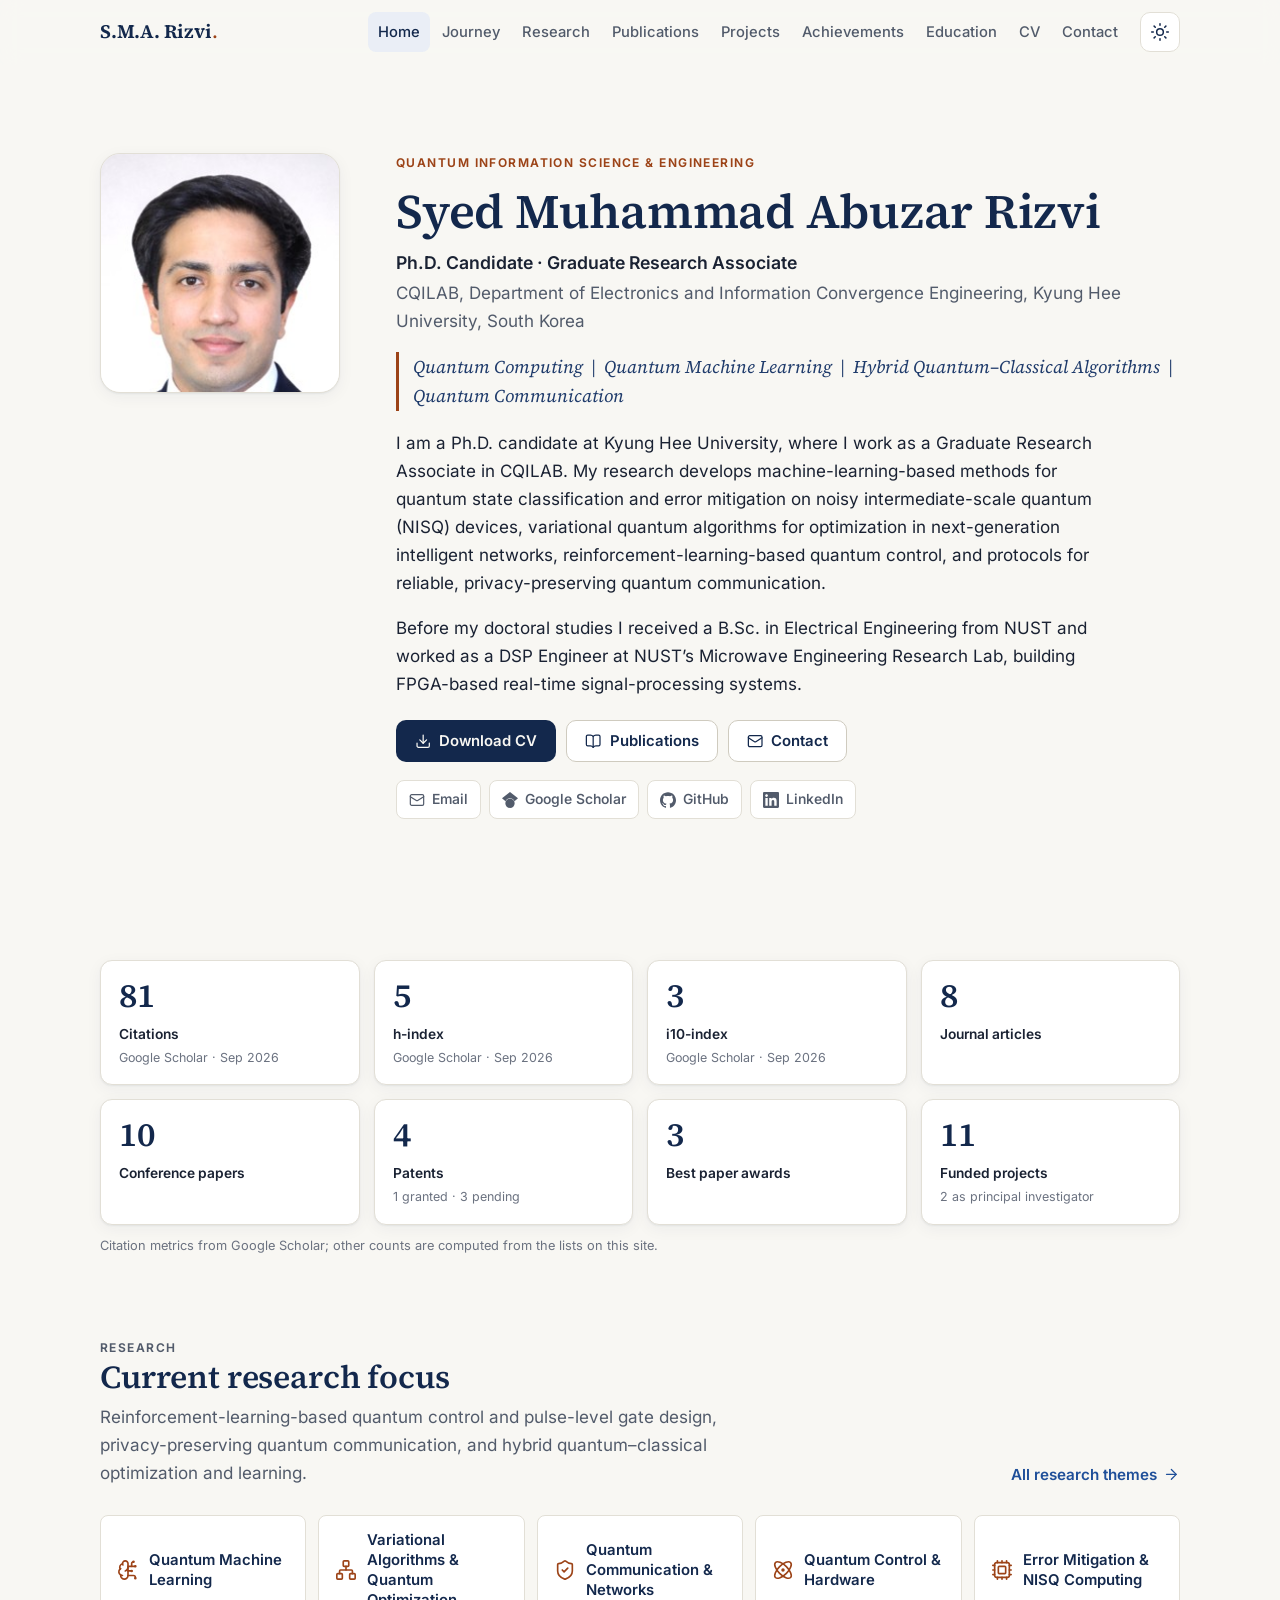
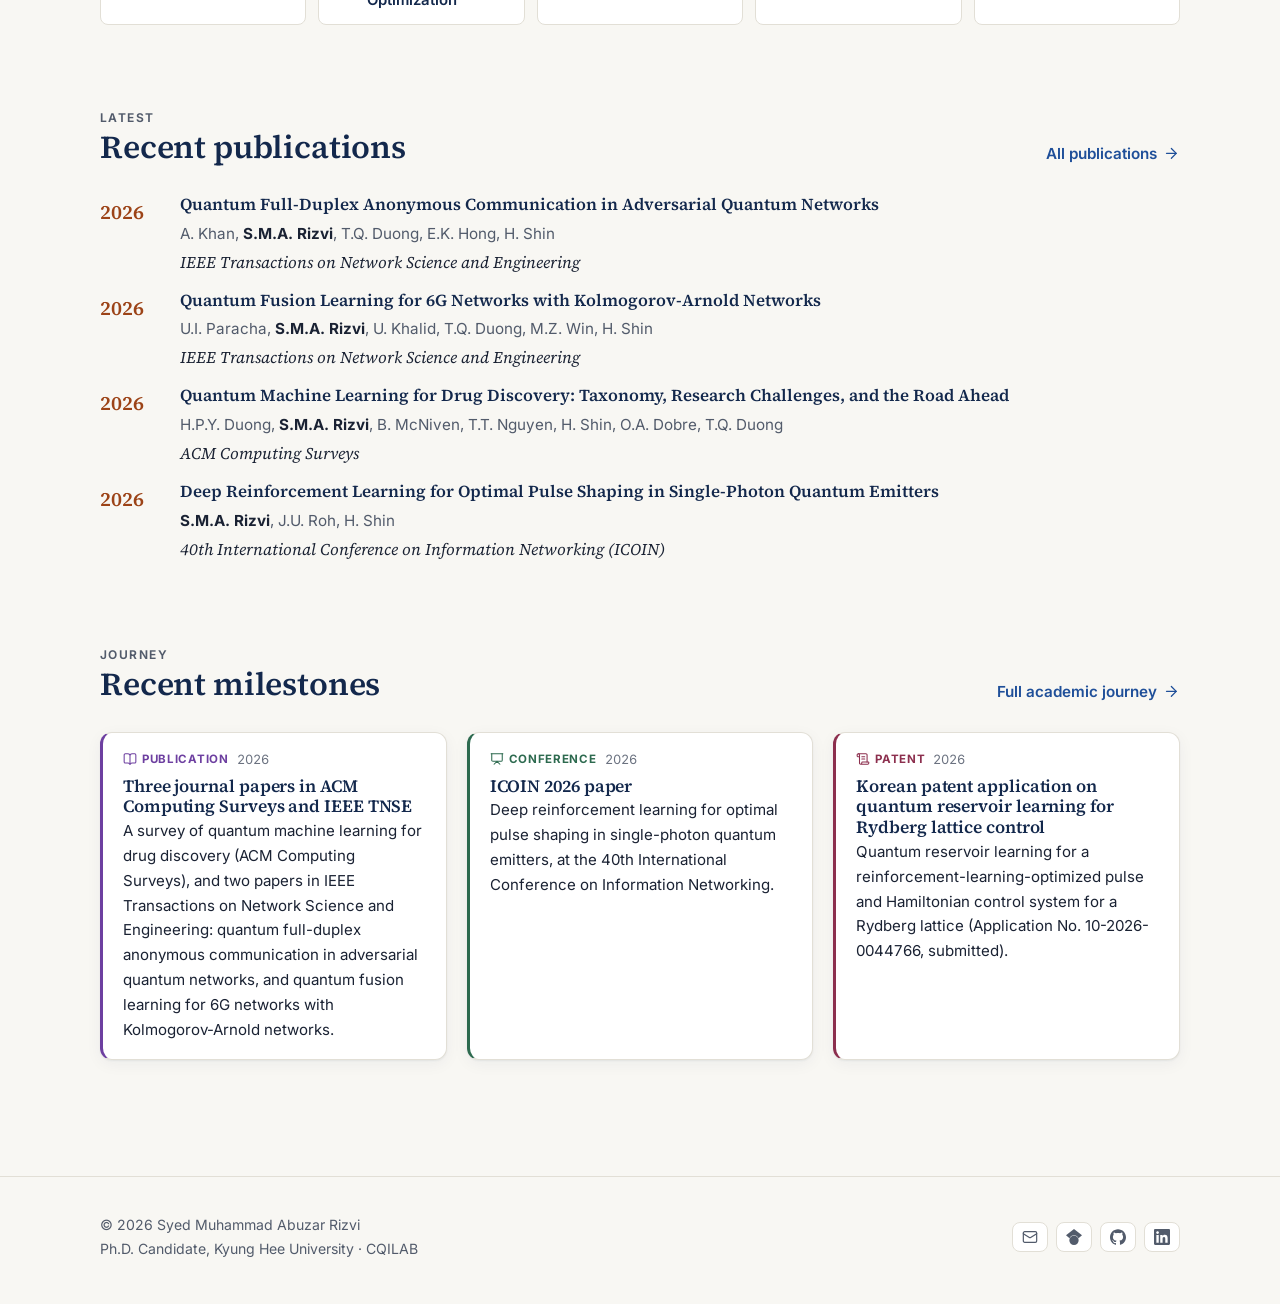
==== index.html @ e0ea59e9 "Add profile photo Co-Authored-By: Claude Opus 5.5 <noreply@anthropic.com> Claude-Session: https://cl" ====
<!doctype html>
<html lang="en">
<head>
  <meta charset="utf-8">
  <meta name="viewport" content="width=device-width, initial-scale=1">
  <title>Syed Muhammad Abuzar Rizvi — Ph.D. Candidate in Quantum Computing | Kyung Hee University</title>
  <meta name="description" content="Personal academic website of Syed Muhammad Abuzar Rizvi, Ph.D. candidate at Kyung Hee University (CQILAB) working on quantum machine learning, hybrid quantum–classical algorithms, quantum control and quantum communication.">
  <meta name="author" content="Syed Muhammad Abuzar Rizvi">
  <link rel="canonical" href="https://smabuzarrizvi.github.io/">
  <meta name="theme-color" content="#f8f7f3" media="(prefers-color-scheme: light)">
  <meta name="theme-color" content="#0d1320" media="(prefers-color-scheme: dark)">
  <meta property="og:type" content="profile">
  <meta property="og:site_name" content="Syed Muhammad Abuzar Rizvi">
  <meta property="og:title" content="Syed Muhammad Abuzar Rizvi — Ph.D. Candidate in Quantum Computing | Kyung Hee University">
  <meta property="og:description" content="Personal academic website of Syed Muhammad Abuzar Rizvi, Ph.D. candidate at Kyung Hee University (CQILAB) working on quantum machine learning, hybrid quantum–classical algorithms, quantum control and quantum communication.">
  <meta property="og:url" content="https://smabuzarrizvi.github.io/">
  <meta property="og:image" content="https://smabuzarrizvi.github.io/assets/images/og-image.png">
  <meta property="og:image:width" content="1200">
  <meta property="og:image:height" content="630">
  <meta property="og:image:alt" content="Syed Muhammad Abuzar Rizvi — Ph.D. candidate in quantum computing, Kyung Hee University">
  <meta name="twitter:card" content="summary_large_image">
  <meta name="twitter:title" content="Syed Muhammad Abuzar Rizvi — Ph.D. Candidate in Quantum Computing | Kyung Hee University">
  <meta name="twitter:description" content="Personal academic website of Syed Muhammad Abuzar Rizvi, Ph.D. candidate at Kyung Hee University (CQILAB) working on quantum machine learning, hybrid quantum–classical algorithms, quantum control and quantum communication.">
  <meta name="twitter:image" content="https://smabuzarrizvi.github.io/assets/images/og-image.png">
  <link rel="icon" href="assets/images/favicon.svg" type="image/svg+xml">
  <link rel="apple-touch-icon" href="assets/images/apple-touch-icon.png">
  <link rel="preload" href="assets/fonts/inter-var-latin.woff2" as="font" type="font/woff2" crossorigin>
  <link rel="preload" href="assets/fonts/source-serif-4-var-latin.woff2" as="font" type="font/woff2" crossorigin>
  <link rel="stylesheet" href="css/style.css">
  <script>try{var t=localStorage.getItem("theme");if(t==="light"||t==="dark")document.documentElement.setAttribute("data-theme",t)}catch(e){}</script>
  <script type="application/ld+json">{"@context": "https://schema.org", "@type": "Person", "name": "Syed Muhammad Abuzar Rizvi", "alternateName": "S.M.A. Rizvi", "jobTitle": "Ph.D. Candidate and Graduate Research Associate", "url": "https://smabuzarrizvi.github.io/", "image": "https://smabuzarrizvi.github.io/assets/images/profile.jpg", "email": "mailto:smabuzarrizvi@khu.ac.kr", "affiliation": {"@type": "CollegeOrUniversity", "name": "Kyung Hee University", "department": {"@type": "Organization", "name": "Department of Electronics and Information Convergence Engineering"}}, "alumniOf": [{"@type": "CollegeOrUniversity", "name": "National University of Sciences and Technology (NUST)"}], "knowsAbout": ["Quantum computing", "Quantum machine learning", "Hybrid quantum-classical algorithms", "Quantum communication", "Variational quantum algorithms", "Quantum error mitigation", "Quantum control"], "sameAs": ["https://scholar.google.com/citations?user=A_in-QMAAAAJ", "https://www.linkedin.com/in/smabuzarrizvi/", "https://github.com/smabuzarrizvi"]}</script>
  <script src="js/main.js" defer></script>
  <script src="js/publications.js" defer></script>
  <script src="js/analytics.js" defer></script>
  <script src="js/github.js" defer></script>
</head>
<body data-page="home">
  <a class="skip-link" href="#main">Skip to content</a>
  <header class="site-header">
    <div class="container nav-wrap">
      <a class="brand" href="./">S.M.A. Rizvi<span class="brand-mark">.</span></a>
      <nav class="site-nav" aria-label="Primary">
        <ul class="nav-menu" id="nav-menu">
          <li><a href="./" aria-current="page">Home</a></li>
          <li><a href="journey.html">Journey</a></li>
          <li><a href="research.html">Research</a></li>
          <li><a href="publications.html">Publications</a></li>
          <li><a href="projects.html">Projects</a></li>
          <li><a href="achievements.html">Achievements</a></li>
          <li><a href="education.html">Education</a></li>
          <li><a href="cv.html">CV</a></li>
          <li><a href="contact.html">Contact</a></li>
        </ul>
      </nav>
      <button class="icon-btn theme-toggle" type="button" aria-label="Toggle dark mode">
        <svg class="icon icon-sun" aria-hidden="true" focusable="false"><use href="assets/icons/sprite.svg#i-sun"></use></svg><svg class="icon icon-moon" aria-hidden="true" focusable="false"><use href="assets/icons/sprite.svg#i-moon"></use></svg>
      </button>
      <button class="icon-btn nav-toggle" type="button" aria-label="Open menu" aria-expanded="false" aria-controls="nav-menu">
        <svg class="icon icon-menu" aria-hidden="true" focusable="false"><use href="assets/icons/sprite.svg#i-menu"></use></svg><svg class="icon icon-x" aria-hidden="true" focusable="false"><use href="assets/icons/sprite.svg#i-x"></use></svg>
      </button>
    </div>
  </header>

  <main id="main">
    <section class="hero">
      <div class="container hero-grid">
        <div class="hero-photo">
          <img src="assets/images/profile.jpg" alt="Portrait of Syed Muhammad Abuzar Rizvi" width="240" height="240" fetchpriority="high" data-profile-photo>
        </div>
        <div>
          <p class="eyebrow">Quantum Information Science &amp; Engineering</p>
          <h1>Syed Muhammad Abuzar Rizvi</h1>
          <p class="position">Ph.D. Candidate &middot; Graduate Research Associate</p>
          <p class="affiliation">CQILAB, Department of Electronics and Information Convergence Engineering, Kyung Hee University, South Korea</p>
          <p class="headline">Quantum Computing &nbsp;|&nbsp; Quantum Machine Learning &nbsp;|&nbsp; Hybrid Quantum–Classical Algorithms &nbsp;|&nbsp; Quantum Communication</p>
          <div class="bio">
            <p>I am a Ph.D. candidate at Kyung Hee University, where I work as a Graduate Research Associate in CQILAB. My research develops machine-learning-based methods for quantum state classification and error mitigation on noisy intermediate-scale quantum (NISQ) devices, variational quantum algorithms for optimization in next-generation intelligent networks, reinforcement-learning-based quantum control, and protocols for reliable, privacy-preserving quantum communication.</p>
            <p>Before my doctoral studies I received a B.Sc. in Electrical Engineering from NUST and worked as a DSP Engineer at NUST&rsquo;s Microwave Engineering Research Lab, building FPGA-based real-time signal-processing systems.</p>
          </div>
          <div class="hero-actions">
            <a class="btn btn-primary" href="assets/files/CV.pdf" download><svg class="icon" aria-hidden="true" focusable="false"><use href="assets/icons/sprite.svg#i-download"></use></svg> Download CV</a>
            <a class="btn btn-outline" href="publications.html"><svg class="icon" aria-hidden="true" focusable="false"><use href="assets/icons/sprite.svg#i-book-open"></use></svg> Publications</a>
            <a class="btn btn-outline" href="contact.html"><svg class="icon" aria-hidden="true" focusable="false"><use href="assets/icons/sprite.svg#i-mail"></use></svg> Contact</a>
          </div>
          <ul class="social" data-social aria-label="Academic profiles"></ul>
        </div>
      </div>
    </section>

    <section class="section" aria-labelledby="stats-title">
      <div class="container">
        <h2 id="stats-title" class="visually-hidden">At a glance</h2>
        <div class="stats" id="stats"></div>
        <p class="stats-note" id="stats-note">Citation metrics from Google Scholar; other counts are computed from the lists on this site.</p>
      </div>
    </section>

    <section class="section" aria-labelledby="focus-title">
      <div class="container">
        <div class="section-head">
          <div>
            <p class="eyebrow">Research</p>
            <h2 id="focus-title">Current research focus</h2>
            <p>Reinforcement-learning-based quantum control and pulse-level gate design, privacy-preserving quantum communication, and hybrid quantum–classical optimization and learning.</p>
          </div>
          <a class="more-link" href="research.html">All research themes <svg class="icon" aria-hidden="true" focusable="false"><use href="assets/icons/sprite.svg#i-arrow-right"></use></svg></a>
        </div>
        <ul class="focus-list" id="focus-list"></ul>
      </div>
    </section>

    <section class="section" aria-labelledby="latest-title">
      <div class="container">
        <div class="section-head">
          <div>
            <p class="eyebrow">Latest</p>
            <h2 id="latest-title">Recent publications</h2>
          </div>
          <a class="more-link" href="publications.html">All publications <svg class="icon" aria-hidden="true" focusable="false"><use href="assets/icons/sprite.svg#i-arrow-right"></use></svg></a>
        </div>
        <ol class="latest-list" id="latest-list" aria-live="polite"></ol>
      </div>
    </section>

    <section class="section" aria-labelledby="milestones-title">
      <div class="container">
        <div class="section-head">
          <div>
            <p class="eyebrow">Journey</p>
            <h2 id="milestones-title">Recent milestones</h2>
          </div>
          <a class="more-link" href="journey.html">Full academic journey <svg class="icon" aria-hidden="true" focusable="false"><use href="assets/icons/sprite.svg#i-arrow-right"></use></svg></a>
        </div>
        <div class="grid grid-3" id="milestones"></div>
      </div>
    </section>

    <section class="section" aria-labelledby="code-title" id="code-section" hidden>
      <div class="container">
        <div class="section-head">
          <div>
            <p class="eyebrow">Open source</p>
            <h2 id="code-title">Code &amp; repositories</h2>
          </div>
          <a class="more-link" id="gh-profile-link" href="https://github.com/smabuzarrizvi">GitHub profile <svg class="icon" aria-hidden="true" focusable="false"><use href="assets/icons/sprite.svg#i-arrow-up-right"></use></svg></a>
        </div>
        <div class="gh-stats" id="gh-stats"></div>
        <div class="grid grid-3" id="gh-repos"></div>
      </div>
    </section>

    <section class="section" aria-labelledby="visitors-title" id="visitors-section" hidden>
      <div class="container">
        <div class="section-head">
          <div>
            <p class="eyebrow">Visitors</p>
            <h2 id="visitors-title">Where readers come from</h2>
            <p id="visitors-caption">Aggregate, country-level statistics. No individual visitor data is collected or shown.</p>
          </div>
        </div>
        <div id="visitors"></div>
      </div>
    </section>
  </main>

  <footer class="site-footer">
    <div class="container footer-grid">
      <div>
        <p>&copy; <span data-year></span> Syed Muhammad Abuzar Rizvi</p>
        <p class="small">Ph.D. Candidate, Kyung Hee University &middot; CQILAB</p>
      </div>
      <ul class="social" data-social="compact" aria-label="Profiles"></ul>
    </div>
  </footer>
  <div class="toast" role="status" aria-live="polite"></div>
</body>
</html>
---- css/style.css ----
/* ==========================================================================
   Academic website — S.M.A. Rizvi
   Plain CSS, no framework. Colours are tokens on :root; dark mode redefines
   them under [data-theme="dark"] (set by the toggle) or the OS preference.
   ========================================================================== */

/* ---------- Fonts (self-hosted, variable) ---------- */
@font-face {
  font-family: "Inter";
  src: url("../assets/fonts/inter-var-latin.woff2") format("woff2");
  font-weight: 100 900;
  font-style: normal;
  font-display: swap;
}
@font-face {
  font-family: "Source Serif 4";
  src: url("../assets/fonts/source-serif-4-var-latin.woff2") format("woff2");
  font-weight: 200 900;
  font-style: normal;
  font-display: swap;
}
@font-face {
  font-family: "Source Serif 4";
  src: url("../assets/fonts/source-serif-4-var-latin-italic.woff2") format("woff2");
  font-weight: 200 900;
  font-style: italic;
  font-display: swap;
}

/* ---------- Tokens ---------- */
:root {
  --bg: #f8f7f3;
  --bg-alt: #f0eee7;
  --surface: #ffffff;
  --surface-2: #f5f4ef;
  --border: #e2dfd6;
  --border-strong: #cfcbbf;
  --text: #1a2233;
  --text-muted: #525b6b;
  --text-faint: #6b7280;
  --navy: #13284c;
  --navy-2: #1f3b6b;
  --accent: #9c4317;
  --accent-soft: #f6e9df;
  --link: #1f4f99;
  --tag-bg: #eaeef6;
  --tag-text: #22375e;
  --success: #1c6b43;
  --success-soft: #e3f2e9;
  --warn: #8a5a00;
  --warn-soft: #fbf0d9;
  --shadow: 0 1px 2px rgba(19, 40, 76, .06), 0 4px 16px rgba(19, 40, 76, .05);
  --shadow-hover: 0 2px 4px rgba(19, 40, 76, .08), 0 10px 28px rgba(19, 40, 76, .09);
  --map-dot: #c9cfdb;
  --radius: 12px;
  --radius-sm: 8px;
  --serif: "Source Serif 4", "Iowan Old Style", "Palatino Linotype", Georgia, serif;
  --sans: "Inter", system-ui, -apple-system, "Segoe UI", Roboto, "Helvetica Neue", Arial, sans-serif;
  --mono: ui-monospace, SFMono-Regular, Menlo, Consolas, "Liberation Mono", monospace;
  --container: 1120px;
  --header-h: 64px;
  color-scheme: light;
}

@media (prefers-color-scheme: dark) {
  :root:not([data-theme="light"]) {
    --bg: #0d1320;
    --bg-alt: #111a2a;
    --surface: #141d2e;
    --surface-2: #19243a;
    --border: #243149;
    --border-strong: #33425f;
    --text: #e5e9f0;
    --text-muted: #a9b3c4;
    --text-faint: #8c97aa;
    --navy: #d3def3;
    --navy-2: #a9bde3;
    --accent: #e8a06f;
    --accent-soft: #33241b;
    --link: #8fb4ef;
    --tag-bg: #1e2b44;
    --tag-text: #c3d2ee;
    --success: #7fd3a4;
    --success-soft: #16301f;
    --warn: #f0c46b;
    --warn-soft: #33290f;
    --shadow: 0 1px 2px rgba(0, 0, 0, .3), 0 4px 16px rgba(0, 0, 0, .25);
    --shadow-hover: 0 2px 4px rgba(0, 0, 0, .35), 0 10px 28px rgba(0, 0, 0, .35);
    --map-dot: #2c3a55;
    color-scheme: dark;
  }
}
:root[data-theme="dark"] {
  --bg: #0d1320;
  --bg-alt: #111a2a;
  --surface: #141d2e;
  --surface-2: #19243a;
  --border: #243149;
  --border-strong: #33425f;
  --text: #e5e9f0;
  --text-muted: #a9b3c4;
  --text-faint: #8c97aa;
  --navy: #d3def3;
  --navy-2: #a9bde3;
  --accent: #e8a06f;
  --accent-soft: #33241b;
  --link: #8fb4ef;
  --tag-bg: #1e2b44;
  --tag-text: #c3d2ee;
  --success: #7fd3a4;
  --success-soft: #16301f;
  --warn: #f0c46b;
  --warn-soft: #33290f;
  --shadow: 0 1px 2px rgba(0, 0, 0, .3), 0 4px 16px rgba(0, 0, 0, .25);
  --shadow-hover: 0 2px 4px rgba(0, 0, 0, .35), 0 10px 28px rgba(0, 0, 0, .35);
  --map-dot: #2c3a55;
  color-scheme: dark;
}

/* ---------- Base ---------- */
*, *::before, *::after { box-sizing: border-box; }
html {
  -webkit-text-size-adjust: 100%;
  scroll-behavior: smooth;
  scroll-padding-top: calc(var(--header-h) + 16px);
}
@media (prefers-reduced-motion: reduce) {
  html { scroll-behavior: auto; }
  *, *::before, *::after { animation: none !important; transition: none !important; }
}
body {
  margin: 0;
  background: var(--bg);
  color: var(--text);
  font-family: var(--sans);
  font-size: clamp(1rem, .96rem + .2vw, 1.0625rem);
  line-height: 1.65;
  text-rendering: optimizeLegibility;
  -webkit-font-smoothing: antialiased;
}
img, svg { max-width: 100%; }
img { height: auto; display: block; }
a { color: var(--link); text-decoration-thickness: 1px; text-underline-offset: 3px; }
a:hover { color: var(--accent); }
h1, h2, h3, h4 {
  font-family: var(--serif);
  color: var(--navy);
  line-height: 1.2;
  font-weight: 600;
  margin: 0 0 .5em;
  letter-spacing: -.005em;
}
h1 { font-size: clamp(2rem, 1.5rem + 2.2vw, 3rem); }
h2 { font-size: clamp(1.5rem, 1.25rem + 1vw, 2rem); }
h3 { font-size: clamp(1.1rem, 1.04rem + .3vw, 1.25rem); }
p { margin: 0 0 1em; }
ul { padding-left: 1.2em; }
::selection { background: var(--accent-soft); color: var(--text); }
:focus-visible { outline: 2px solid var(--accent); outline-offset: 2px; border-radius: 4px; }

.container { width: 100%; max-width: var(--container); margin: 0 auto; padding: 0 20px; }
@media (max-width: 480px) { .container { padding: 0 16px; } }
.visually-hidden {
  position: absolute !important; width: 1px; height: 1px; padding: 0; margin: -1px;
  overflow: hidden; clip: rect(0 0 0 0); white-space: nowrap; border: 0;
}
.skip-link {
  position: absolute; left: 12px; top: -48px; z-index: 200;
  background: var(--navy); color: var(--bg); padding: 8px 14px; border-radius: var(--radius-sm);
  text-decoration: none; font-weight: 600;
}
.skip-link:focus { top: 12px; color: var(--bg); }
.icon { width: 1.1em; height: 1.1em; flex: none; vertical-align: -.18em; }
[hidden] { display: none !important; }

/* ---------- Header / navigation ---------- */
.site-header {
  position: sticky; top: 0; z-index: 100;
  background: color-mix(in srgb, var(--bg) 88%, transparent);
  backdrop-filter: saturate(160%) blur(10px);
  -webkit-backdrop-filter: saturate(160%) blur(10px);
  border-bottom: 1px solid transparent;
  transition: border-color .2s ease, box-shadow .2s ease;
}
.site-header.scrolled { border-bottom-color: var(--border); box-shadow: 0 1px 12px rgba(0,0,0,.04); }
.nav-wrap { display: flex; align-items: center; gap: 12px; height: var(--header-h); }
.brand {
  font-family: var(--serif); font-weight: 650; font-size: 1.2rem; color: var(--navy);
  text-decoration: none; white-space: nowrap; margin-right: auto; letter-spacing: -.01em;
}
.brand:hover { color: var(--navy); }
.brand .brand-mark { color: var(--accent); font-weight: 500; }
.nav-menu { display: flex; align-items: center; gap: 2px; list-style: none; margin: 0; padding: 0; }
.nav-menu a {
  display: block; padding: 8px 10px; border-radius: 8px; color: var(--text-muted);
  text-decoration: none; font-size: .92rem; font-weight: 500; white-space: nowrap;
}
.nav-menu a:hover { color: var(--navy); background: var(--surface-2); }
.nav-menu a[aria-current="page"] { color: var(--navy); background: var(--tag-bg); }
.icon-btn {
  display: inline-grid; place-items: center; width: 40px; height: 40px; flex: none;
  border: 1px solid var(--border); border-radius: 10px; background: var(--surface);
  color: var(--navy); cursor: pointer; padding: 0;
}
.icon-btn:hover { border-color: var(--border-strong); background: var(--surface-2); }
.icon-btn .icon { width: 20px; height: 20px; }
.theme-toggle .icon-moon { display: none; }
:root[data-theme="dark"] .theme-toggle .icon-sun { display: none; }
:root[data-theme="dark"] .theme-toggle .icon-moon { display: block; }
.nav-toggle { display: none; }

@media (max-width: 1080px) {
  .nav-toggle { display: inline-grid; }
  .site-nav { order: 3; }
  .nav-menu {
    position: fixed; left: 0; right: 0; top: var(--header-h);
    flex-direction: column; align-items: stretch; gap: 0;
    background: var(--bg); border-bottom: 1px solid var(--border);
    padding: 8px 16px 16px; box-shadow: 0 16px 32px rgba(0,0,0,.08);
    max-height: calc(100vh - var(--header-h)); overflow-y: auto;
    transform: translateY(-8px); opacity: 0; visibility: hidden;
    transition: opacity .18s ease, transform .18s ease, visibility .18s;
  }
  .nav-menu.open { transform: none; opacity: 1; visibility: visible; }
  .nav-menu a { padding: 12px 12px; font-size: 1rem; }
  .nav-toggle .icon-x { display: none; }
  .nav-toggle[aria-expanded="true"] .icon-x { display: block; }
  .nav-toggle[aria-expanded="true"] .icon-menu { display: none; }
}

/* ---------- Layout sections ---------- */
main { display: block; }
.section { padding: clamp(48px, 6vw, 80px) 0; }
.section + .section { padding-top: 0; }
.section-alt { background: var(--bg-alt); border-top: 1px solid var(--border); border-bottom: 1px solid var(--border); }
.section-alt + .section { padding-top: clamp(48px, 6vw, 80px); }
.section-head { display: flex; align-items: end; justify-content: space-between; gap: 16px; flex-wrap: wrap; margin-bottom: 28px; }
.section-head h2 { margin: 0; }
.section-head p { margin: 6px 0 0; color: var(--text-muted); max-width: 62ch; }
.eyebrow {
  font-family: var(--sans); text-transform: uppercase; letter-spacing: .12em;
  font-size: .75rem; font-weight: 650; color: var(--accent); margin: 0 0 10px;
}
.more-link { display: inline-flex; align-items: center; gap: 6px; font-weight: 600; text-decoration: none; font-size: .95rem; }
.more-link:hover .icon { transform: translateX(3px); }
.more-link .icon { transition: transform .15s ease; }

.page-hero { padding: clamp(40px, 6vw, 72px) 0 clamp(24px, 3vw, 36px); }
.page-hero h1 { margin-bottom: 12px; }
.page-hero .lede { font-size: 1.1rem; color: var(--text-muted); max-width: 68ch; margin: 0; }

.subnav {
  position: sticky; top: var(--header-h); z-index: 50;
  background: color-mix(in srgb, var(--bg) 92%, transparent);
  backdrop-filter: blur(8px); -webkit-backdrop-filter: blur(8px);
  border-bottom: 1px solid var(--border); margin-bottom: 8px;
}
.subnav ul { display: flex; gap: 4px; list-style: none; margin: 0; padding: 8px 0; overflow-x: auto; scrollbar-width: none; }
.subnav ul::-webkit-scrollbar { display: none; }
.subnav a {
  display: block; padding: 6px 12px; border-radius: 999px; font-size: .88rem; font-weight: 550;
  color: var(--text-muted); text-decoration: none; white-space: nowrap;
}
.subnav a:hover { color: var(--navy); background: var(--surface-2); }
.subnav a.active { color: var(--navy); background: var(--tag-bg); }

/* ---------- Cards, tags, badges, buttons ---------- */
.card {
  background: var(--surface); border: 1px solid var(--border); border-radius: var(--radius);
  padding: 22px; box-shadow: var(--shadow);
}
.card-hover { transition: box-shadow .2s ease, transform .2s ease, border-color .2s ease; }
.card-hover:hover { box-shadow: var(--shadow-hover); border-color: var(--border-strong); transform: translateY(-2px); }
.grid { display: grid; gap: 20px; }
.grid-2 { grid-template-columns: repeat(auto-fill, minmax(min(100%, 420px), 1fr)); }
.grid-3 { grid-template-columns: repeat(auto-fill, minmax(min(100%, 300px), 1fr)); }

.tags { display: flex; flex-wrap: wrap; gap: 6px; list-style: none; padding: 0; margin: 0; }
.tag {
  display: inline-block; font-size: .76rem; font-weight: 550; line-height: 1.3;
  padding: 3px 9px; border-radius: 999px; background: var(--tag-bg); color: var(--tag-text);
}
.badge {
  display: inline-flex; align-items: center; gap: 5px; font-size: .74rem; font-weight: 650;
  line-height: 1.3; padding: 3px 9px; border-radius: 6px; letter-spacing: .01em;
  background: var(--surface-2); color: var(--text-muted); border: 1px solid var(--border);
}
.badge .icon { width: 13px; height: 13px; }
.badge-award { background: var(--accent-soft); color: var(--accent); border-color: transparent; }
.badge-active, .badge-granted { background: var(--success-soft); color: var(--success); border-color: transparent; }
.badge-planned, .badge-submitted { background: var(--warn-soft); color: var(--warn); border-color: transparent; }

.btn {
  display: inline-flex; align-items: center; justify-content: center; gap: 8px;
  font: inherit; font-size: .93rem; font-weight: 600; line-height: 1;
  padding: 11px 18px; border-radius: 10px; border: 1px solid transparent;
  text-decoration: none; cursor: pointer; transition: background .15s ease, border-color .15s ease, color .15s ease;
  min-height: 42px;
}
.btn-primary { background: var(--navy); color: var(--bg); }
.btn-primary:hover { background: var(--navy-2); color: var(--bg); }
.btn-outline { background: var(--surface); color: var(--navy); border-color: var(--border-strong); }
.btn-outline:hover { border-color: var(--navy); color: var(--navy); }
.btn-sm {
  font-size: .8rem; padding: 6px 10px; min-height: 32px; border-radius: 7px; gap: 5px;
  background: var(--surface); color: var(--text-muted); border-color: var(--border);
}
.btn-sm:hover { color: var(--navy); border-color: var(--border-strong); background: var(--surface-2); }
.btn-sm .icon { width: 14px; height: 14px; }
.btn-sm[aria-expanded="true"] { background: var(--tag-bg); color: var(--navy); border-color: transparent; }

.chips { display: flex; flex-wrap: wrap; gap: 8px; }
.chip {
  font: inherit; font-size: .85rem; font-weight: 550; padding: 7px 14px; min-height: 36px;
  border-radius: 999px; border: 1px solid var(--border); background: var(--surface);
  color: var(--text-muted); cursor: pointer; display: inline-flex; align-items: center; gap: 6px;
}
.chip:hover { border-color: var(--border-strong); color: var(--navy); }
.chip[aria-pressed="true"] { background: var(--navy); border-color: var(--navy); color: var(--bg); }
.chip .count { font-size: .75rem; color: var(--text-faint); font-variant-numeric: tabular-nums; }
.chip[aria-pressed="true"] .count { color: inherit; opacity: .8; }

.empty-note { color: var(--text-muted); font-style: italic; padding: 24px 0; }
.muted { color: var(--text-muted); }
.small { font-size: .88rem; }

/* ---------- Home hero ---------- */
.hero { padding: clamp(40px, 7vw, 88px) 0 clamp(40px, 5vw, 64px); }
.hero-grid { display: grid; grid-template-columns: 240px 1fr; gap: clamp(28px, 5vw, 56px); align-items: start; }
.hero-photo {
  width: 240px; aspect-ratio: 1; border-radius: 20px; overflow: hidden;
  background: var(--surface-2); border: 1px solid var(--border); box-shadow: var(--shadow);
}
.hero-photo img { width: 100%; height: 100%; object-fit: cover; }
.hero h1 { margin-bottom: 8px; }
.hero .position { font-size: 1.1rem; font-weight: 600; color: var(--text); margin: 0 0 2px; }
.hero .affiliation { color: var(--text-muted); margin: 0 0 16px; }
.hero .headline {
  font-family: var(--serif); font-style: italic; font-size: 1.12rem; color: var(--navy-2);
  border-left: 3px solid var(--accent); padding-left: 14px; margin: 0 0 18px;
}
.hero .bio { max-width: 66ch; }
.hero-actions { display: flex; flex-wrap: wrap; gap: 10px; margin: 22px 0 18px; }
.social { display: flex; flex-wrap: wrap; gap: 8px; list-style: none; padding: 0; margin: 0; }
.social a {
  display: inline-flex; align-items: center; gap: 7px; padding: 7px 12px; border-radius: 8px;
  border: 1px solid var(--border); background: var(--surface); color: var(--text-muted);
  text-decoration: none; font-size: .87rem; font-weight: 550;
}
.social a:hover { color: var(--navy); border-color: var(--border-strong); }
.social .icon { width: 16px; height: 16px; }
@media (max-width: 760px) {
  .hero-grid { grid-template-columns: 1fr; }
  .hero-photo { width: 148px; border-radius: 16px; }
}

.stats { display: grid; grid-template-columns: repeat(4, minmax(0, 1fr)); gap: 14px; }
@media (max-width: 760px) { .stats { grid-template-columns: repeat(2, minmax(0, 1fr)); } }
.stat {
  background: var(--surface); border: 1px solid var(--border); border-radius: var(--radius);
  padding: 18px 18px 16px; box-shadow: var(--shadow);
}
.stat .value { font-family: var(--serif); font-size: 2.1rem; font-weight: 600; color: var(--navy); line-height: 1; font-variant-numeric: tabular-nums; }
.stat .label { display: block; margin-top: 8px; font-size: .86rem; font-weight: 600; color: var(--text); }
.stat .sub { display: block; font-size: .78rem; color: var(--text-faint); margin-top: 2px; }
.stats-note { font-size: .8rem; color: var(--text-faint); margin: 10px 0 0; }

.focus-list { display: grid; grid-template-columns: repeat(auto-fill, minmax(min(100%, 200px), 1fr)); gap: 12px; list-style: none; padding: 0; margin: 0; }
.focus-list a {
  display: flex; align-items: center; gap: 10px; height: 100%; padding: 14px 16px; border-radius: var(--radius-sm);
  background: var(--surface); border: 1px solid var(--border); color: var(--navy); text-decoration: none;
  font-weight: 600; font-size: .93rem; line-height: 1.35;
}
.focus-list a:hover { border-color: var(--accent); }
.focus-list .icon { width: 22px; height: 22px; color: var(--accent); }

/* ---------- Publications ---------- */
.pub-controls {
  display: grid; grid-template-columns: 1fr auto; gap: 14px 20px; align-items: center;
  padding: 18px; margin-bottom: 28px;
}
.pub-controls .row { display: flex; flex-wrap: wrap; gap: 10px; align-items: center; }
.pub-controls .row-full { grid-column: 1 / -1; }
.search {
  position: relative; flex: 1 1 260px;
}
.search .icon { position: absolute; left: 12px; top: 50%; transform: translateY(-50%); color: var(--text-faint); width: 18px; height: 18px; pointer-events: none; }
.input, .select {
  font: inherit; font-size: .93rem; color: var(--text); background: var(--surface);
  border: 1px solid var(--border-strong); border-radius: 10px; min-height: 42px; padding: 8px 12px;
}
.input { width: 100%; padding-left: 38px; }
.select { padding-right: 32px; appearance: none; -webkit-appearance: none; cursor: pointer;
  background-image: linear-gradient(45deg, transparent 50%, var(--text-muted) 50%), linear-gradient(135deg, var(--text-muted) 50%, transparent 50%);
  background-position: calc(100% - 17px) 55%, calc(100% - 12px) 55%; background-size: 5px 5px; background-repeat: no-repeat;
}
.input:focus, .select:focus { outline: 2px solid var(--accent); outline-offset: 1px; border-color: transparent; }
.result-count { font-size: .88rem; color: var(--text-muted); }
@media (max-width: 760px) {
  .pub-controls { grid-template-columns: 1fr; padding: 14px; }
  .pub-controls .row > label:not(.search) { flex: 1 1 140px; min-width: 0; }
  .pub-controls .select { width: 100%; }
}

.pub-group { margin-bottom: 40px; }
.pub-group > h2 { display: flex; align-items: baseline; gap: 10px; font-size: 1.5rem; padding-bottom: 10px; border-bottom: 1px solid var(--border); margin-bottom: 8px; }
.pub-group > h2 .count { font-family: var(--sans); font-size: .85rem; color: var(--text-faint); font-weight: 500; }
.pub-list { list-style: none; margin: 0; padding: 0; }
.pub {
  display: grid; grid-template-columns: 52px 1fr; gap: 4px 14px;
  padding: 20px 0; border-bottom: 1px solid var(--border);
}
.pub:last-child { border-bottom: 0; }
.pub:target { background: var(--accent-soft); border-radius: var(--radius-sm); }
.pub-num { font-family: var(--mono); font-size: .8rem; color: var(--text-faint); padding-top: 4px; }
.pub-title { font-family: var(--serif); font-size: 1.12rem; font-weight: 600; color: var(--navy); margin: 0 0 4px; line-height: 1.35; }
.pub-authors { margin: 0 0 3px; font-size: .95rem; color: var(--text-muted); }
.pub-authors .me { color: var(--text); font-weight: 700; }
.pub-venue { margin: 0 0 10px; font-size: .95rem; }
.pub-venue em { font-family: var(--serif); font-size: 1.02rem; }
.pub-meta { display: flex; flex-wrap: wrap; gap: 6px; align-items: center; margin-bottom: 10px; }
.pub-actions { display: flex; flex-wrap: wrap; gap: 6px; }
.bibtex {
  margin: 12px 0 0; position: relative;
}
.bibtex pre {
  margin: 0; padding: 14px 16px; border-radius: var(--radius-sm); overflow-x: auto;
  background: var(--surface-2); border: 1px solid var(--border); font-family: var(--mono); font-size: .8rem; line-height: 1.55; color: var(--text);
}
.bibtex .btn-sm { position: absolute; top: 8px; right: 8px; }
@media (max-width: 560px) { .pub { grid-template-columns: 1fr; } .pub-num { padding: 0; } }

.latest-list { list-style: none; padding: 0; margin: 0; display: grid; gap: 14px; }
.latest-item { display: grid; grid-template-columns: 64px 1fr; gap: 16px; align-items: start; }
.latest-year { font-family: var(--serif); font-weight: 600; font-size: 1.25rem; color: var(--accent); padding-top: 2px; }
.latest-item .pub-title { font-size: 1.05rem; }
.latest-item .pub-title a { color: inherit; text-decoration: none; }
.latest-item .pub-title a:hover { color: var(--accent); }

/* ---------- Research ---------- */
.theme-card { display: flex; flex-direction: column; gap: 14px; }
.theme-card header { display: flex; gap: 14px; align-items: flex-start; }
.theme-icon {
  display: grid; place-items: center; width: 46px; height: 46px; flex: none; border-radius: 12px;
  background: var(--tag-bg); color: var(--navy);
}
.theme-icon .icon { width: 24px; height: 24px; }
.theme-card h3 { margin: 0 0 4px; }
.theme-status { font-size: .82rem; color: var(--text-faint); margin: 0; }
.theme-card p.summary { margin: 0; color: var(--text); }
.theme-figure { border-radius: var(--radius-sm); overflow: hidden; border: 1px solid var(--border); }
.related h3 { font-family: var(--sans); font-size: .78rem; text-transform: uppercase; letter-spacing: .08em; color: var(--text-faint); margin: 4px 0 8px; font-weight: 650; }
.related ul { margin: 0; padding-left: 1.1em; font-size: .92rem; }
.related li { margin-bottom: 4px; }
.related li::marker { color: var(--accent); }
.related .yr { color: var(--text-faint); font-variant-numeric: tabular-nums; }
.theme-card .more-link { margin-top: auto; }

.skills-grid { display: grid; grid-template-columns: repeat(auto-fill, minmax(min(100%, 320px), 1fr)); gap: 18px; }
.skill-group h3 { display: flex; align-items: center; gap: 10px; font-size: 1.08rem; margin-bottom: 12px; }
.skill-group h3 .icon { color: var(--accent); }
.skill-group .tags .tag { font-size: .82rem; padding: 4px 10px; background: var(--surface-2); color: var(--text); border: 1px solid var(--border); }

/* ---------- Projects ---------- */
.project-card { display: flex; flex-direction: column; gap: 10px; }
.project-top { display: flex; justify-content: space-between; gap: 10px; align-items: center; flex-wrap: wrap; }
.project-period { font-size: .85rem; font-weight: 600; color: var(--text-muted); display: inline-flex; gap: 6px; align-items: center; font-variant-numeric: tabular-nums; }
.project-card h3 { font-size: 1.12rem; margin: 0; line-height: 1.35; }
.kv { margin: 0; display: grid; grid-template-columns: auto 1fr; gap: 4px 12px; font-size: .9rem; }
.kv dt { color: var(--text-faint); font-weight: 550; }
.kv dd { margin: 0; color: var(--text); }
.role-pi { color: var(--accent); font-weight: 650; }
.project-card .tags { margin-top: auto; padding-top: 4px; }

/* ---------- Timeline ---------- */
.timeline { position: relative; list-style: none; margin: 0; padding: 0; }
.timeline::before {
  content: ""; position: absolute; left: 111px; top: 6px; bottom: 6px; width: 2px;
  background: linear-gradient(var(--border-strong), var(--border) 90%, transparent);
}
.tl-year {
  position: relative; display: grid; grid-template-columns: 96px 1fr; gap: 32px; padding: 6px 0 12px;
}
.tl-year-label {
  font-family: var(--serif); font-size: 1.6rem; font-weight: 650; color: var(--navy);
  text-align: right; position: sticky; top: calc(var(--header-h) + 64px); align-self: start; line-height: 1.1;
}
.tl-year-label small { display: block; font-family: var(--sans); font-size: .72rem; font-weight: 600; letter-spacing: .08em; text-transform: uppercase; color: var(--accent); }
.tl-items { list-style: none; padding: 0; margin: 0; display: grid; gap: 14px; }
.tl-item { position: relative; }
.tl-item::before {
  content: ""; position: absolute; left: -26px; top: 22px; width: 12px; height: 12px; border-radius: 50%;
  background: var(--surface); border: 2.5px solid var(--cat, var(--navy)); box-shadow: 0 0 0 4px var(--bg);
}
.tl-card { padding: 16px 20px; border-left: 3px solid var(--cat, var(--navy)); }
.tl-head { display: flex; align-items: center; flex-wrap: wrap; gap: 8px; margin-bottom: 6px; }
.tl-cat { display: inline-flex; align-items: center; gap: 5px; font-size: .72rem; font-weight: 700; letter-spacing: .06em; text-transform: uppercase; color: var(--cat, var(--navy)); }
.tl-cat .icon { width: 14px; height: 14px; }
.tl-date { font-size: .8rem; color: var(--text-faint); font-variant-numeric: tabular-nums; }
.tl-card h3 { font-size: 1.08rem; margin: 0 0 2px; }
.tl-inst { font-size: .9rem; color: var(--text-muted); margin: 0 0 6px; }
.tl-card p.desc { margin: 0; font-size: .94rem; }
.tl-links { display: flex; flex-wrap: wrap; gap: 6px 14px; margin-top: 8px; font-size: .86rem; }
.tl-links a { text-decoration: none; display: inline-flex; gap: 5px; align-items: center; }
.tl-links a:hover { text-decoration: underline; }
.cat-education { --cat: #1f5fa8; }
.cat-position { --cat: #4a5a78; }
.cat-research { --cat: #0f7472; }
.cat-publication { --cat: #6d3fa0; }
.cat-conference { --cat: #2d6a4f; }
.cat-award { --cat: #b0521c; }
.cat-patent { --cat: #8c2f4e; }
.cat-certification { --cat: #5b6b2a; }
:root[data-theme="dark"] .cat-education { --cat: #7fb0ec; }
:root[data-theme="dark"] .cat-position { --cat: #a9b6cf; }
:root[data-theme="dark"] .cat-research { --cat: #5fcbc6; }
:root[data-theme="dark"] .cat-publication { --cat: #bc9be6; }
:root[data-theme="dark"] .cat-conference { --cat: #7fcf9f; }
:root[data-theme="dark"] .cat-award { --cat: #eda172; }
:root[data-theme="dark"] .cat-patent { --cat: #e78fac; }
:root[data-theme="dark"] .cat-certification { --cat: #c2d17f; }
@media (prefers-color-scheme: dark) {
  :root:not([data-theme="light"]) .cat-education { --cat: #7fb0ec; }
  :root:not([data-theme="light"]) .cat-position { --cat: #a9b6cf; }
  :root:not([data-theme="light"]) .cat-research { --cat: #5fcbc6; }
  :root:not([data-theme="light"]) .cat-publication { --cat: #bc9be6; }
  :root:not([data-theme="light"]) .cat-conference { --cat: #7fcf9f; }
  :root:not([data-theme="light"]) .cat-award { --cat: #eda172; }
  :root:not([data-theme="light"]) .cat-patent { --cat: #e78fac; }
  :root:not([data-theme="light"]) .cat-certification { --cat: #c2d17f; }
}
@media (max-width: 640px) {
  .timeline::before { left: 7px; }
  .tl-year { grid-template-columns: 1fr; gap: 10px; padding-left: 28px; }
  .tl-year-label { position: static; text-align: left; font-size: 1.35rem; }
  .tl-year-label small { display: inline; margin-left: 8px; }
  .tl-item::before { left: -27px; }
}

/* Simple vertical timeline (education / experience) */
.vt { list-style: none; margin: 0; padding: 0; position: relative; }
.vt > li { position: relative; padding-left: 34px; padding-bottom: 22px; }
.vt > li::before { content: ""; position: absolute; left: 8px; top: 12px; bottom: -12px; width: 2px; background: var(--border); }
.vt > li:last-child::before { display: none; }
.vt > li::after {
  content: ""; position: absolute; left: 2px; top: 22px; width: 14px; height: 14px; border-radius: 50%;
  background: var(--surface); border: 3px solid var(--accent);
}
.vt .card { padding: 20px 22px; }
.vt-head { display: flex; justify-content: space-between; gap: 6px 16px; flex-wrap: wrap; align-items: baseline; }
.vt-head h3 { margin: 0; }
.vt-dates { font-size: .88rem; font-weight: 600; color: var(--text-muted); white-space: nowrap; font-variant-numeric: tabular-nums; }
.vt-org { margin: 2px 0 8px; color: var(--text-muted); font-size: .95rem; }
.vt ul.bullets { margin: 10px 0 0; padding-left: 1.1em; font-size: .95rem; }
.vt ul.bullets li { margin-bottom: 5px; }
.vt ul.bullets li::marker { color: var(--accent); }

/* ---------- Achievements ---------- */
.award-card { display: grid; grid-template-columns: auto 1fr; gap: 16px; align-items: start; }
.award-icon { display: grid; place-items: center; width: 48px; height: 48px; border-radius: 50%; background: var(--accent-soft); color: var(--accent); }
.award-icon .icon { width: 24px; height: 24px; }
.award-card h3 { margin: 0 0 2px; font-size: 1.1rem; }
.award-card .year { font-weight: 650; color: var(--accent); font-size: .88rem; }
.award-card p { margin: 4px 0 0; font-size: .93rem; }
.patent-card { display: flex; flex-direction: column; gap: 10px; }
.patent-card h3 { font-size: 1.08rem; margin: 0; line-height: 1.4; }
.patent-card .num { font-family: var(--mono); font-size: .85rem; color: var(--text); }
.patent-card .inventors { font-size: .9rem; color: var(--text-muted); margin: 0; }
.patent-card .inventors .me { color: var(--text); font-weight: 700; }

/* ---------- Map ---------- */
.map-wrap { position: relative; width: 100%; aspect-ratio: 1000 / 394.4; }
.map-land {
  position: absolute; inset: 0; background: var(--map-dot);
  -webkit-mask: url("../assets/images/world-dots.svg") center / 100% 100% no-repeat;
  mask: url("../assets/images/world-dots.svg") center / 100% 100% no-repeat;
}
.map-svg { position: absolute; inset: 0; width: 100%; height: 100%; overflow: visible; }
.map-svg .pt { fill: var(--accent); stroke: var(--surface); stroke-width: 1.5; }
.map-svg .pt-pulse { fill: var(--accent); opacity: .22; }
.map-svg .pt-label { font: 600 13px var(--sans); fill: var(--navy); paint-order: stroke; stroke: var(--surface); stroke-width: 4px; }
.map-svg .arc { fill: none; stroke: var(--accent); stroke-width: 1.5; stroke-dasharray: 4 5; opacity: .7; }
.map-legend { display: flex; flex-wrap: wrap; gap: 8px 22px; margin-top: 14px; font-size: .9rem; list-style: none; padding: 0; }
.map-legend li { display: flex; gap: 8px; align-items: baseline; }
.map-legend .dot { width: 10px; height: 10px; border-radius: 50%; background: var(--accent); flex: none; transform: translateY(1px); }

.conf-list { list-style: none; padding: 0; margin: 0; display: grid; gap: 12px; grid-template-columns: repeat(auto-fill, minmax(min(100%, 330px), 1fr)); }
.conf-item { padding: 16px 18px; }
.conf-item .conf-top { display: flex; justify-content: space-between; gap: 10px; align-items: baseline; }
.conf-item .short { font-family: var(--serif); font-weight: 650; font-size: 1.1rem; color: var(--navy); }
.conf-item .yr { font-weight: 650; color: var(--accent); font-variant-numeric: tabular-nums; }
.conf-item .full { font-size: .86rem; color: var(--text-muted); margin: 2px 0 8px; }
.conf-item ul { margin: 0; padding-left: 1.1em; font-size: .9rem; }
.conf-item .loc { font-size: .84rem; color: var(--text-faint); display: flex; gap: 5px; align-items: center; margin-top: 8px; }

/* ---------- Visitors + GitHub ---------- */
.visitors-grid { display: grid; grid-template-columns: minmax(0, 1.5fr) minmax(0, 1fr); gap: 24px; align-items: start; }
@media (max-width: 860px) { .visitors-grid { grid-template-columns: 1fr; } }
.visitor-total { font-family: var(--serif); font-size: 2.4rem; font-weight: 600; color: var(--navy); line-height: 1; }
.country-list { list-style: none; padding: 0; margin: 14px 0 0; display: grid; gap: 8px; }
.country-row { display: grid; grid-template-columns: 28px 1fr auto; gap: 10px; align-items: center; font-size: .92rem; }
.country-row .flag { font-size: 1.2rem; line-height: 1; text-align: center; }
.country-row .flag.code { font-size: .65rem; font-weight: 700; border: 1px solid var(--border-strong); border-radius: 3px; padding: 2px 0; color: var(--text-muted); }
.country-row .bar { height: 4px; border-radius: 2px; background: var(--border); margin-top: 4px; overflow: hidden; }
.country-row .bar span { display: block; height: 100%; background: var(--accent); border-radius: 2px; }
.country-row .n { font-variant-numeric: tabular-nums; font-weight: 600; color: var(--text); }
.dev-note { border: 1px dashed var(--border-strong); border-radius: var(--radius); padding: 16px 18px; color: var(--text-muted); font-size: .9rem; background: var(--surface); }

.gh-stats { display: flex; gap: 24px; flex-wrap: wrap; margin-bottom: 18px; }
.gh-stats div { font-size: .85rem; color: var(--text-muted); }
.gh-stats strong { display: block; font-family: var(--serif); font-size: 1.6rem; color: var(--navy); line-height: 1.1; }
.repo-card { display: flex; flex-direction: column; gap: 6px; padding: 16px 18px; text-decoration: none; color: inherit; }
.repo-card:hover { color: inherit; }
.repo-card .name { font-weight: 650; color: var(--link); display: flex; align-items: center; gap: 6px; font-size: .95rem; word-break: break-word; }
.repo-card .desc { font-size: .88rem; color: var(--text-muted); margin: 0; }
.repo-card .meta { display: flex; gap: 14px; font-size: .8rem; color: var(--text-faint); margin-top: auto; }
.repo-card .meta span { display: inline-flex; align-items: center; gap: 4px; }

/* ---------- CV / Contact ---------- */
.cv-frame { width: 100%; height: min(88vh, 1100px); border: 1px solid var(--border); border-radius: var(--radius); background: var(--surface-2); display: block; }
.cv-fallback { padding: 28px; text-align: center; }
@media (max-width: 760px) { .cv-embed { display: none; } }
@media (min-width: 761px) { .cv-mobile-note { display: none; } }
.contact-grid { display: grid; grid-template-columns: repeat(auto-fit, minmax(min(100%, 320px), 1fr)); gap: 20px; }
.contact-list { list-style: none; padding: 0; margin: 0; display: grid; gap: 4px; }
.contact-list a, .contact-list .row {
  display: flex; align-items: center; gap: 14px; padding: 12px 10px; border-radius: 10px; text-decoration: none; color: var(--text);
}
.contact-list a:hover { background: var(--surface-2); color: var(--navy); }
.contact-list .icon { width: 20px; height: 20px; color: var(--navy-2); }
.contact-list .lbl { display: block; font-size: .78rem; color: var(--text-faint); font-weight: 600; text-transform: uppercase; letter-spacing: .06em; }
.contact-list .val { display: block; font-weight: 550; word-break: break-word; }
address { font-style: normal; }

/* ---------- Footer ---------- */
.site-footer { border-top: 1px solid var(--border); padding: 36px 0 44px; margin-top: 40px; font-size: .88rem; color: var(--text-muted); }
.footer-grid { display: flex; justify-content: space-between; gap: 18px; flex-wrap: wrap; align-items: center; }
.footer-grid .social a { padding: 6px 9px; }
.site-footer p { margin: 0; }

/* Reserve space for JSON-rendered content to avoid layout shift */
#pub-root, #timeline-root, #themes-root, #projects-root, #awards-root, #education-root, #latest-list { min-height: 100vh; }
#pub-types, #timeline-filters, #project-filters { min-height: 36px; }
#stats { min-height: 104px; }
#latest-list:not(:empty), #pub-root:not(:empty), #timeline-root:not(:empty), #themes-root:not(:empty),
#projects-root:not(:empty), #awards-root:not(:empty), #education-root:not(:empty) { min-height: 0; }

/* ---------- Toast ---------- */
.toast {
  position: fixed; left: 50%; bottom: 24px; transform: translate(-50%, 20px); opacity: 0;
  background: var(--navy); color: var(--bg); padding: 10px 18px; border-radius: 10px; font-size: .9rem; font-weight: 550;
  z-index: 300; transition: opacity .2s ease, transform .2s ease; pointer-events: none; box-shadow: var(--shadow-hover);
}
.toast.show { opacity: 1; transform: translate(-50%, 0); }

/* ---------- Reveal animation (subtle) ---------- */
.reveal { opacity: 0; transform: translateY(10px); transition: opacity .5s ease, transform .5s ease; }
.reveal.in { opacity: 1; transform: none; }

/* ---------- Print ---------- */
@media print {
  .site-header, .subnav, .site-footer, .pub-controls, .pub-actions, .theme-toggle, .hero-actions { display: none !important; }
  body { background: #fff; color: #000; }
  .card { box-shadow: none; }
  .reveal { opacity: 1 !important; transform: none !important; }
}
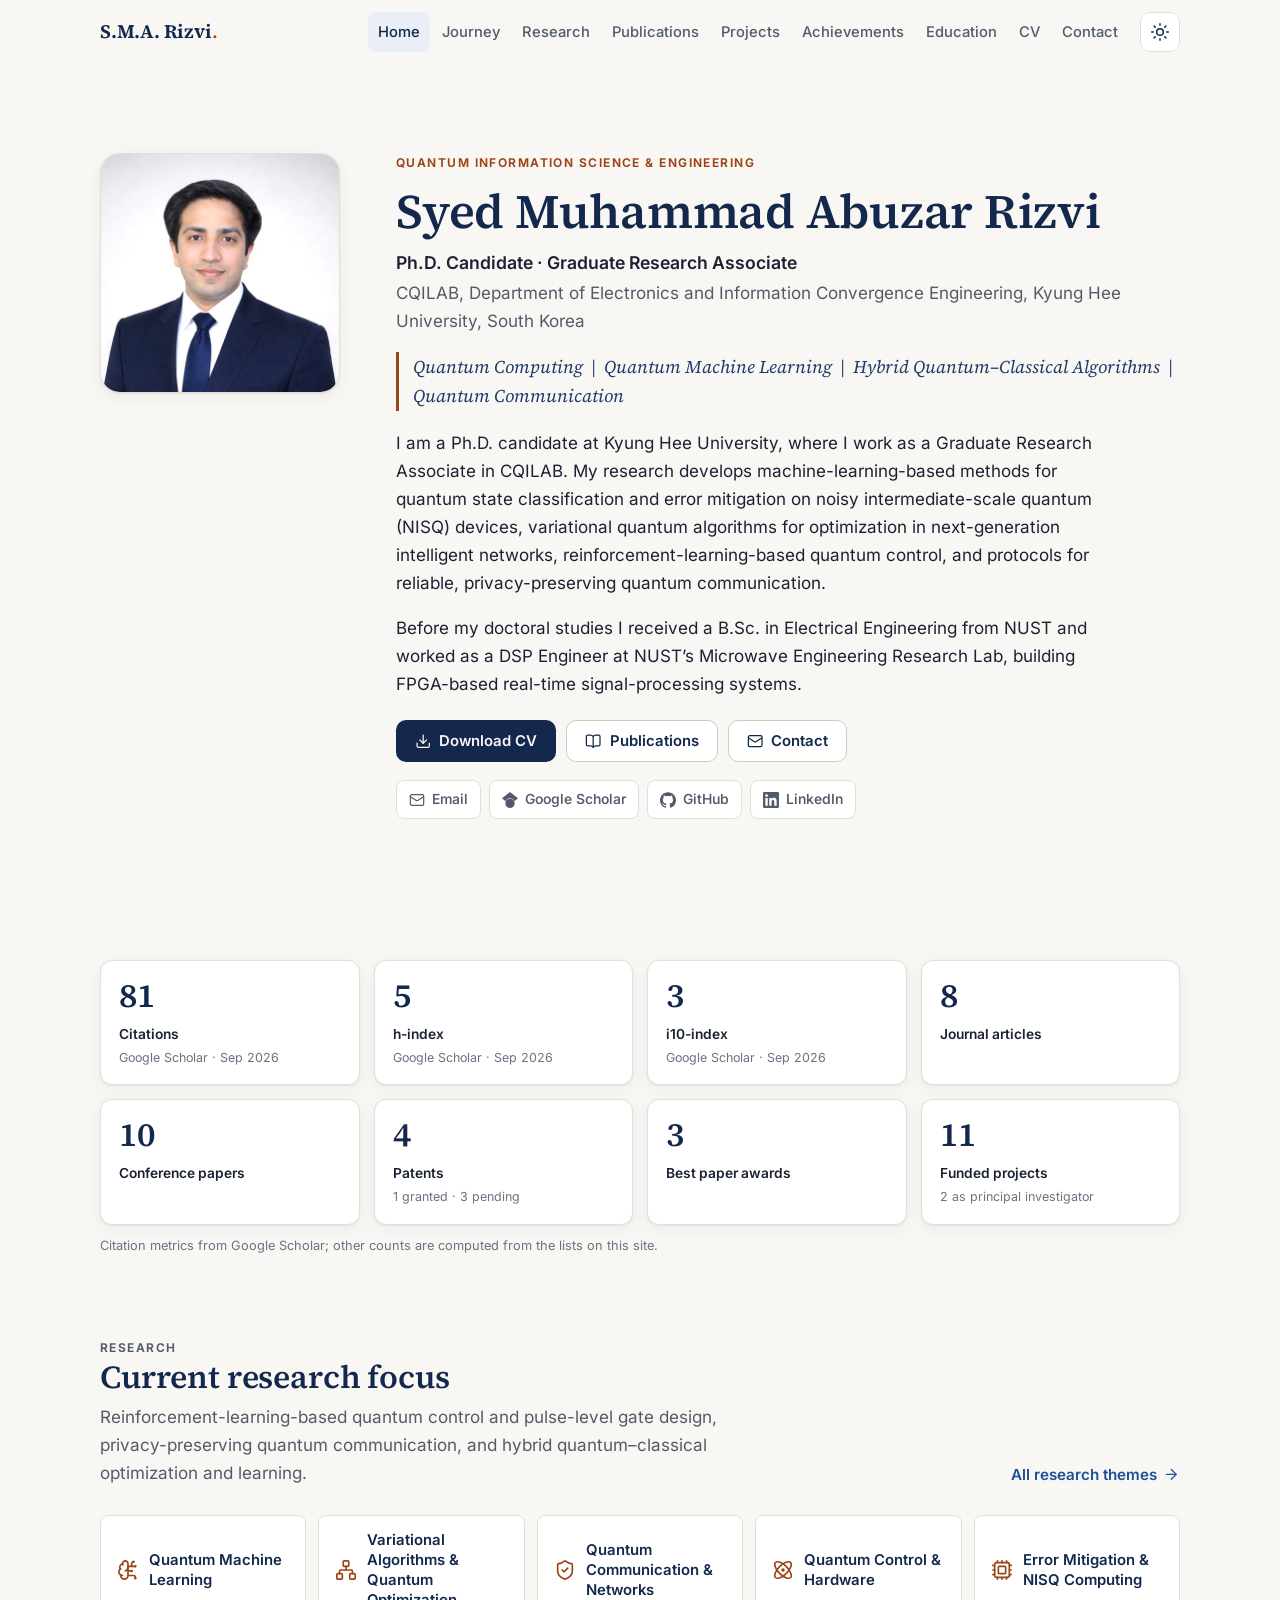
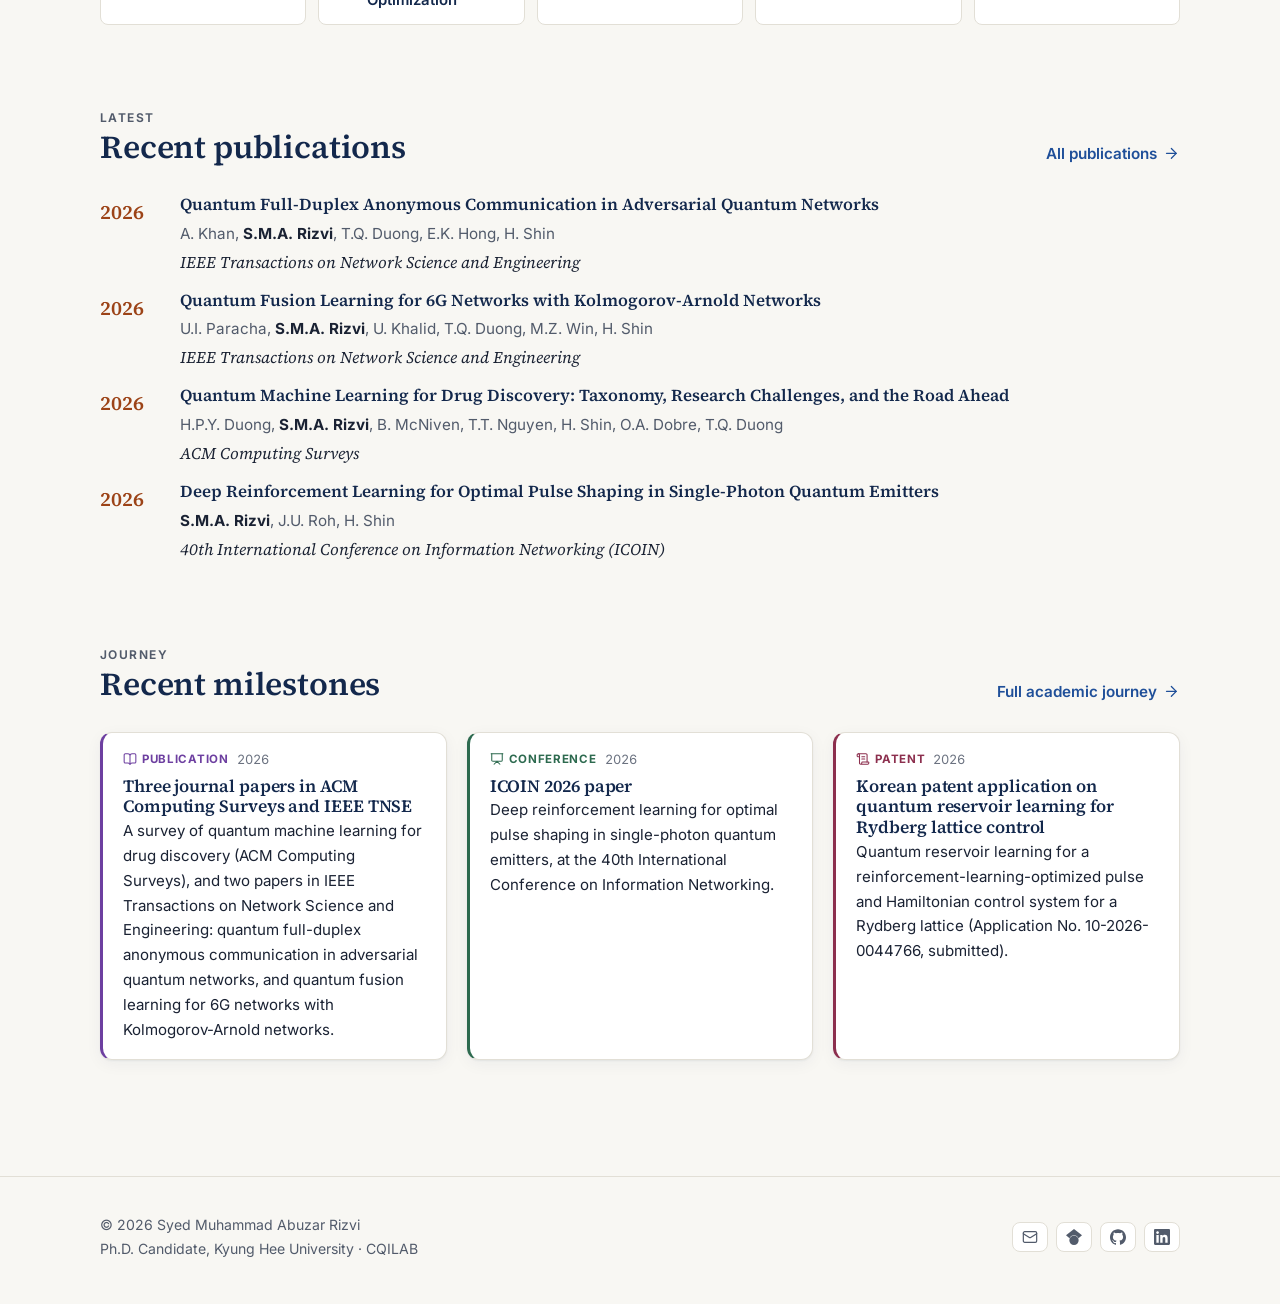
==== commit acf859f3: "Use a wider portrait crop under a new file name Co-Authored-By: Claude Opus 5.5 <noreply@anthropic.c" ====
--- a/index.html
+++ b/index.html
@@ -28,7 +28,7 @@
   <link rel="preload" href="assets/fonts/source-serif-4-var-latin.woff2" as="font" type="font/woff2" crossorigin>
   <link rel="stylesheet" href="css/style.css">
   <script>try{var t=localStorage.getItem("theme");if(t==="light"||t==="dark")document.documentElement.setAttribute("data-theme",t)}catch(e){}</script>
-  <script type="application/ld+json">{"@context": "https://schema.org", "@type": "Person", "name": "Syed Muhammad Abuzar Rizvi", "alternateName": "S.M.A. Rizvi", "jobTitle": "Ph.D. Candidate and Graduate Research Associate", "url": "https://smabuzarrizvi.github.io/", "image": "https://smabuzarrizvi.github.io/assets/images/profile.jpg", "email": "mailto:smabuzarrizvi@khu.ac.kr", "affiliation": {"@type": "CollegeOrUniversity", "name": "Kyung Hee University", "department": {"@type": "Organization", "name": "Department of Electronics and Information Convergence Engineering"}}, "alumniOf": [{"@type": "CollegeOrUniversity", "name": "National University of Sciences and Technology (NUST)"}], "knowsAbout": ["Quantum computing", "Quantum machine learning", "Hybrid quantum-classical algorithms", "Quantum communication", "Variational quantum algorithms", "Quantum error mitigation", "Quantum control"], "sameAs": ["https://scholar.google.com/citations?user=A_in-QMAAAAJ", "https://www.linkedin.com/in/smabuzarrizvi/", "https://github.com/smabuzarrizvi"]}</script>
+  <script type="application/ld+json">{"@context": "https://schema.org", "@type": "Person", "name": "Syed Muhammad Abuzar Rizvi", "alternateName": "S.M.A. Rizvi", "jobTitle": "Ph.D. Candidate and Graduate Research Associate", "url": "https://smabuzarrizvi.github.io/", "image": "https://smabuzarrizvi.github.io/assets/images/portrait.jpg", "email": "mailto:smabuzarrizvi@khu.ac.kr", "affiliation": {"@type": "CollegeOrUniversity", "name": "Kyung Hee University", "department": {"@type": "Organization", "name": "Department of Electronics and Information Convergence Engineering"}}, "alumniOf": [{"@type": "CollegeOrUniversity", "name": "National University of Sciences and Technology (NUST)"}], "knowsAbout": ["Quantum computing", "Quantum machine learning", "Hybrid quantum-classical algorithms", "Quantum communication", "Variational quantum algorithms", "Quantum error mitigation", "Quantum control"], "sameAs": ["https://scholar.google.com/citations?user=A_in-QMAAAAJ", "https://www.linkedin.com/in/smabuzarrizvi/", "https://github.com/smabuzarrizvi"]}</script>
   <script src="js/main.js" defer></script>
   <script src="js/publications.js" defer></script>
   <script src="js/analytics.js" defer></script>
@@ -65,7 +65,7 @@
     <section class="hero">
       <div class="container hero-grid">
         <div class="hero-photo">
-          <img src="assets/images/profile.jpg" alt="Portrait of Syed Muhammad Abuzar Rizvi" width="240" height="240" fetchpriority="high" data-profile-photo>
+          <img src="assets/images/portrait.jpg" alt="Portrait of Syed Muhammad Abuzar Rizvi" width="240" height="240" fetchpriority="high" data-profile-photo>
         </div>
         <div>
           <p class="eyebrow">Quantum Information Science &amp; Engineering</p>
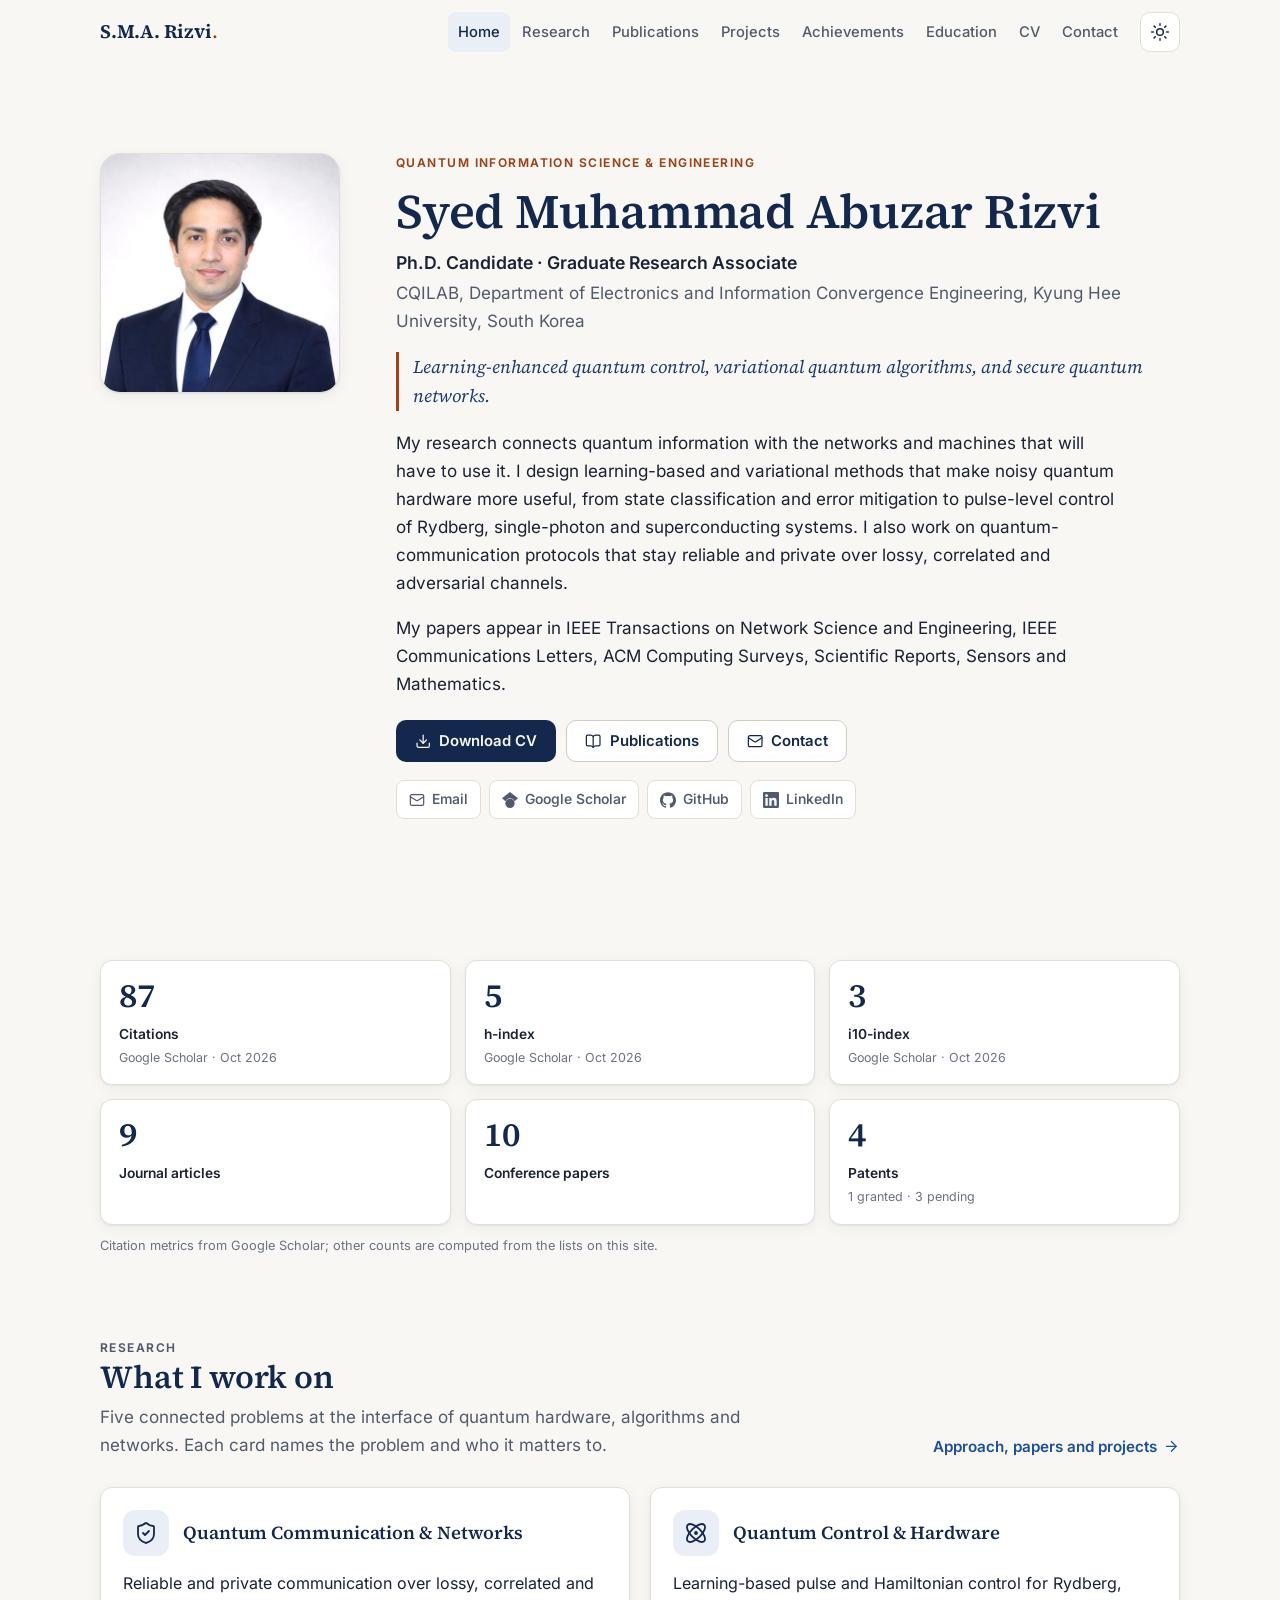
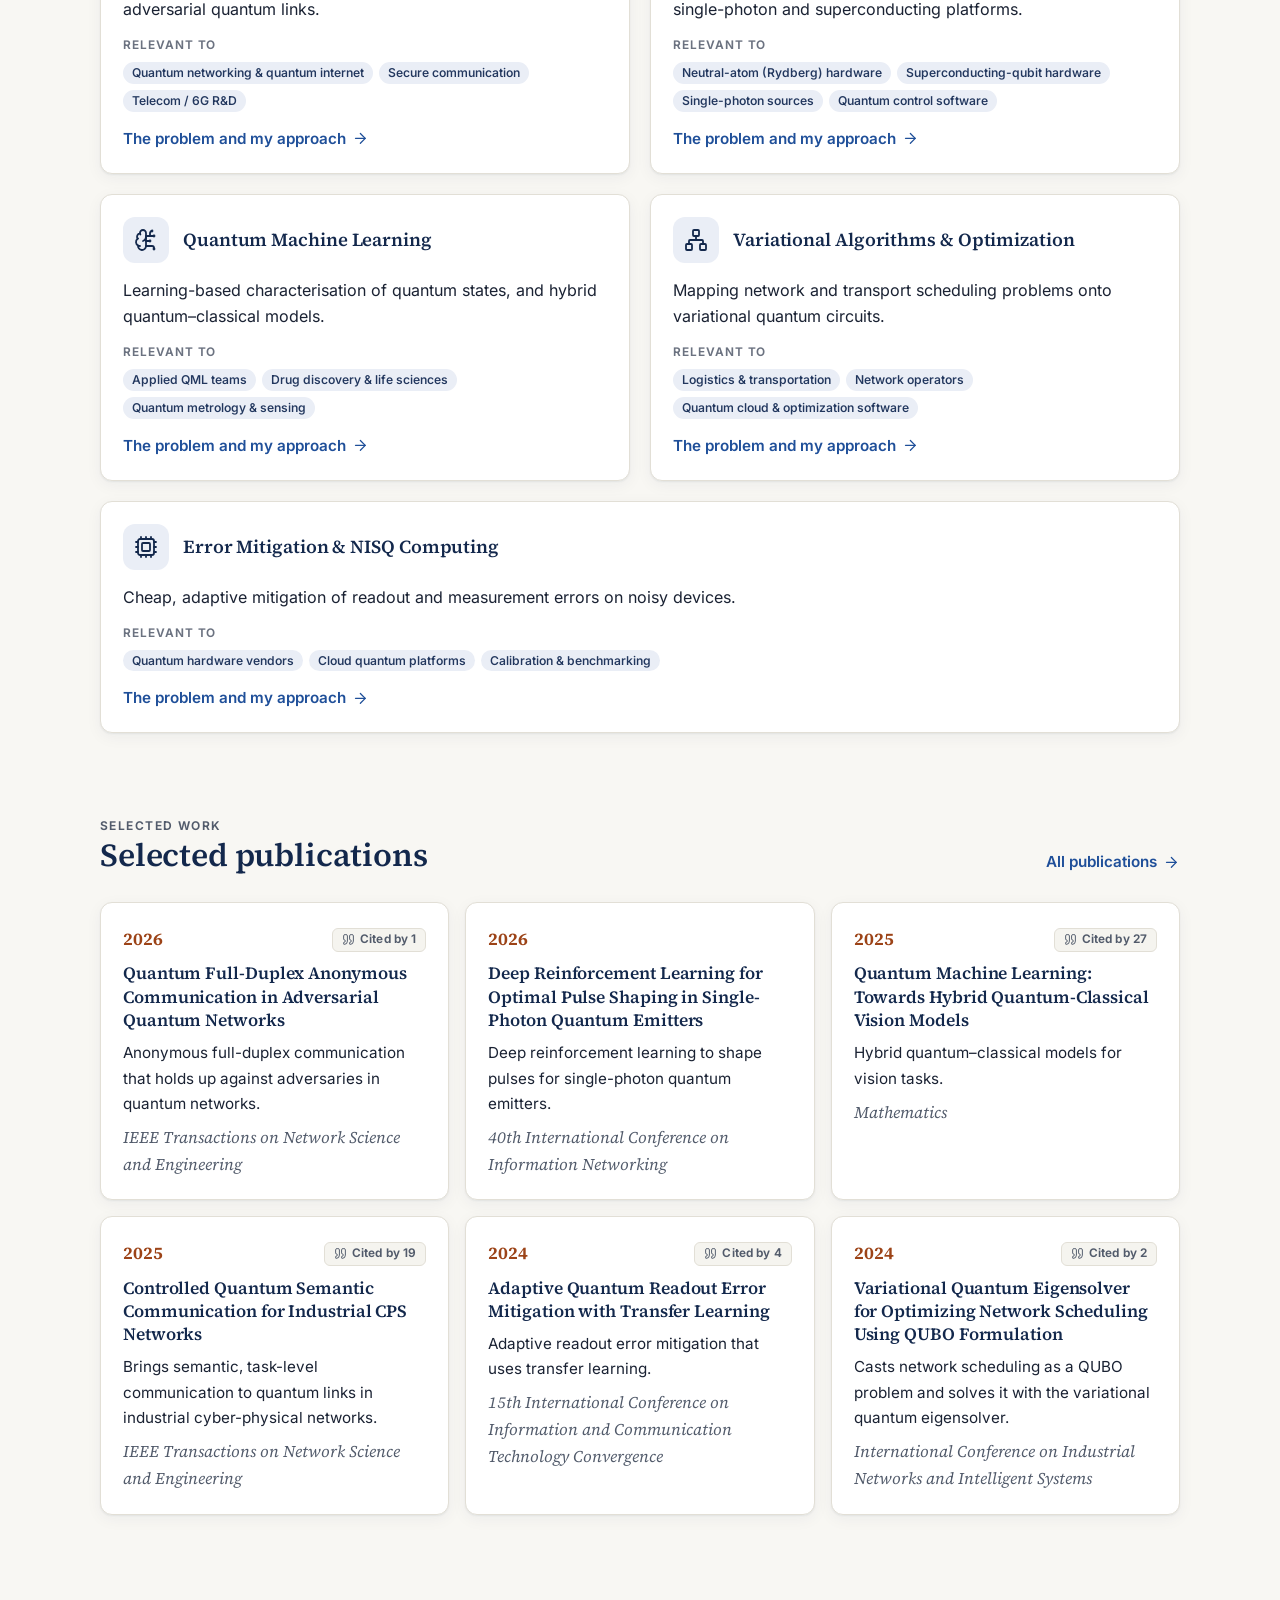
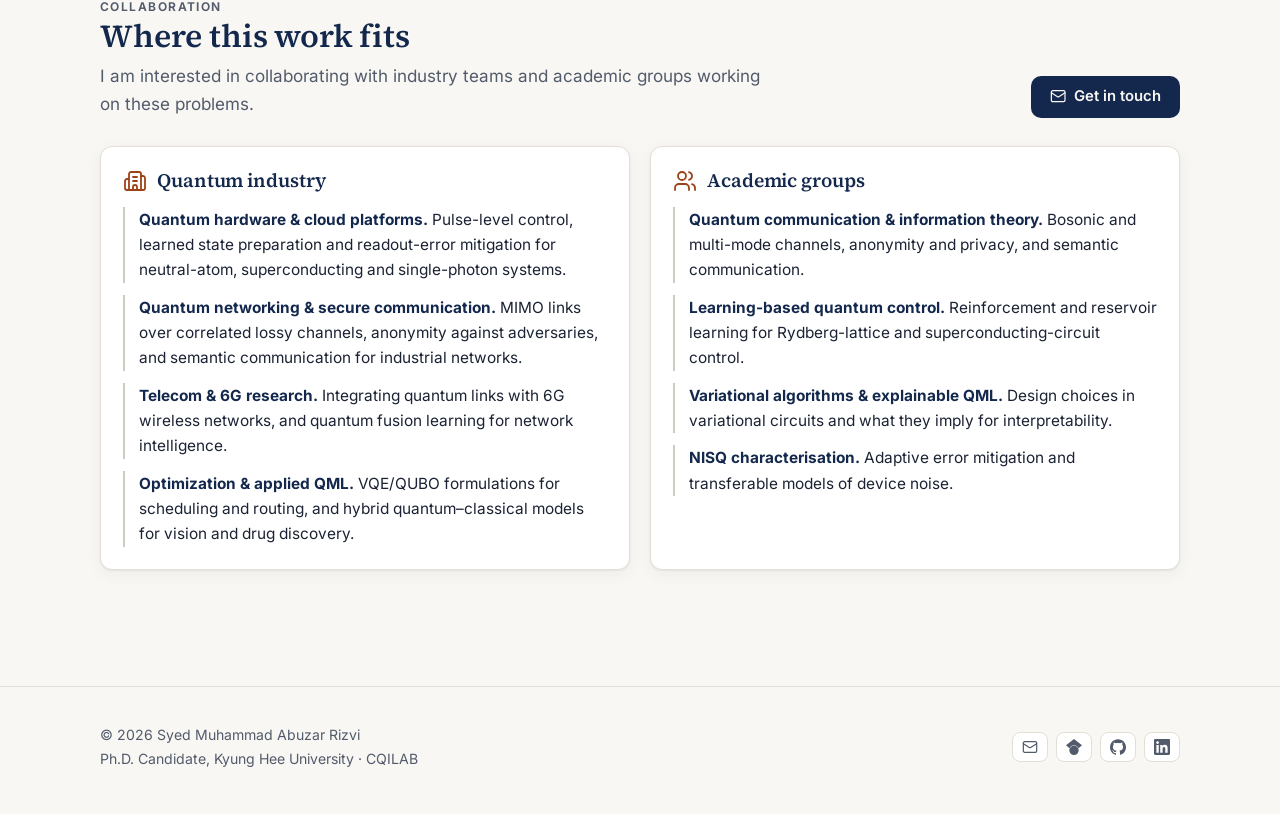
==== commit 9f66b7a8: "Refocus site on research; remove Journey; deduplicate content - Home: research-focused bio, five res" ====
--- a/index.html
+++ b/index.html
@@ -3,24 +3,24 @@
 <head>
   <meta charset="utf-8">
   <meta name="viewport" content="width=device-width, initial-scale=1">
-  <title>Syed Muhammad Abuzar Rizvi — Ph.D. Candidate in Quantum Computing | Kyung Hee University</title>
-  <meta name="description" content="Personal academic website of Syed Muhammad Abuzar Rizvi, Ph.D. candidate at Kyung Hee University (CQILAB) working on quantum machine learning, hybrid quantum–classical algorithms, quantum control and quantum communication.">
+  <title>Syed Muhammad Abuzar Rizvi — Quantum Communication, Control and Machine Learning</title>
+  <meta name="description" content="Syed Muhammad Abuzar Rizvi is a Ph.D. candidate at Kyung Hee University (CQILAB). His research covers quantum communication and networks, learning-based quantum control, variational quantum algorithms, quantum machine learning and NISQ error mitigation.">
   <meta name="author" content="Syed Muhammad Abuzar Rizvi">
   <link rel="canonical" href="https://smabuzarrizvi.github.io/">
   <meta name="theme-color" content="#f8f7f3" media="(prefers-color-scheme: light)">
   <meta name="theme-color" content="#0d1320" media="(prefers-color-scheme: dark)">
   <meta property="og:type" content="profile">
   <meta property="og:site_name" content="Syed Muhammad Abuzar Rizvi">
-  <meta property="og:title" content="Syed Muhammad Abuzar Rizvi — Ph.D. Candidate in Quantum Computing | Kyung Hee University">
-  <meta property="og:description" content="Personal academic website of Syed Muhammad Abuzar Rizvi, Ph.D. candidate at Kyung Hee University (CQILAB) working on quantum machine learning, hybrid quantum–classical algorithms, quantum control and quantum communication.">
+  <meta property="og:title" content="Syed Muhammad Abuzar Rizvi — Quantum Communication, Control and Machine Learning">
+  <meta property="og:description" content="Syed Muhammad Abuzar Rizvi is a Ph.D. candidate at Kyung Hee University (CQILAB). His research covers quantum communication and networks, learning-based quantum control, variational quantum algorithms, quantum machine learning and NISQ error mitigation.">
   <meta property="og:url" content="https://smabuzarrizvi.github.io/">
   <meta property="og:image" content="https://smabuzarrizvi.github.io/assets/images/og-image.png">
   <meta property="og:image:width" content="1200">
   <meta property="og:image:height" content="630">
   <meta property="og:image:alt" content="Syed Muhammad Abuzar Rizvi — Ph.D. candidate in quantum computing, Kyung Hee University">
   <meta name="twitter:card" content="summary_large_image">
-  <meta name="twitter:title" content="Syed Muhammad Abuzar Rizvi — Ph.D. Candidate in Quantum Computing | Kyung Hee University">
-  <meta name="twitter:description" content="Personal academic website of Syed Muhammad Abuzar Rizvi, Ph.D. candidate at Kyung Hee University (CQILAB) working on quantum machine learning, hybrid quantum–classical algorithms, quantum control and quantum communication.">
+  <meta name="twitter:title" content="Syed Muhammad Abuzar Rizvi — Quantum Communication, Control and Machine Learning">
+  <meta name="twitter:description" content="Syed Muhammad Abuzar Rizvi is a Ph.D. candidate at Kyung Hee University (CQILAB). His research covers quantum communication and networks, learning-based quantum control, variational quantum algorithms, quantum machine learning and NISQ error mitigation.">
   <meta name="twitter:image" content="https://smabuzarrizvi.github.io/assets/images/og-image.png">
   <link rel="icon" href="assets/images/favicon.svg" type="image/svg+xml">
   <link rel="apple-touch-icon" href="assets/images/apple-touch-icon.png">
@@ -42,7 +42,6 @@
       <nav class="site-nav" aria-label="Primary">
         <ul class="nav-menu" id="nav-menu">
           <li><a href="./" aria-current="page">Home</a></li>
-          <li><a href="journey.html">Journey</a></li>
           <li><a href="research.html">Research</a></li>
           <li><a href="publications.html">Publications</a></li>
           <li><a href="projects.html">Projects</a></li>
@@ -68,14 +67,14 @@
           <img src="assets/images/portrait.jpg" alt="Portrait of Syed Muhammad Abuzar Rizvi" width="240" height="240" fetchpriority="high" data-profile-photo>
         </div>
         <div>
-          <p class="eyebrow">Quantum Information Science &amp; Engineering</p>
+          <p class="eyebrow">Quantum information science &amp; engineering</p>
           <h1>Syed Muhammad Abuzar Rizvi</h1>
           <p class="position">Ph.D. Candidate &middot; Graduate Research Associate</p>
           <p class="affiliation">CQILAB, Department of Electronics and Information Convergence Engineering, Kyung Hee University, South Korea</p>
-          <p class="headline">Quantum Computing &nbsp;|&nbsp; Quantum Machine Learning &nbsp;|&nbsp; Hybrid Quantum–Classical Algorithms &nbsp;|&nbsp; Quantum Communication</p>
+          <p class="headline">Learning-enhanced quantum control, variational quantum algorithms, and secure quantum networks.</p>
           <div class="bio">
-            <p>I am a Ph.D. candidate at Kyung Hee University, where I work as a Graduate Research Associate in CQILAB. My research develops machine-learning-based methods for quantum state classification and error mitigation on noisy intermediate-scale quantum (NISQ) devices, variational quantum algorithms for optimization in next-generation intelligent networks, reinforcement-learning-based quantum control, and protocols for reliable, privacy-preserving quantum communication.</p>
-            <p>Before my doctoral studies I received a B.Sc. in Electrical Engineering from NUST and worked as a DSP Engineer at NUST&rsquo;s Microwave Engineering Research Lab, building FPGA-based real-time signal-processing systems.</p>
+            <p>My research connects quantum information with the networks and machines that will have to use it. I design learning-based and variational methods that make noisy quantum hardware more useful, from state classification and error mitigation to pulse-level control of Rydberg, single-photon and superconducting systems. I also work on quantum-communication protocols that stay reliable and private over lossy, correlated and adversarial channels.</p>
+            <p>My papers appear in IEEE Transactions on Network Science and Engineering, IEEE Communications Letters, ACM Computing Surveys, Scientific Reports, Sensors and Mathematics.</p>
           </div>
           <div class="hero-actions">
             <a class="btn btn-primary" href="assets/files/CV.pdf" download><svg class="icon" aria-hidden="true" focusable="false"><use href="assets/icons/sprite.svg#i-download"></use></svg> Download CV</a>
@@ -95,43 +94,44 @@
       </div>
     </section>
 
-    <section class="section" aria-labelledby="focus-title">
+    <section class="section" aria-labelledby="focus-title" id="research-areas">
       <div class="container">
         <div class="section-head">
           <div>
             <p class="eyebrow">Research</p>
-            <h2 id="focus-title">Current research focus</h2>
-            <p>Reinforcement-learning-based quantum control and pulse-level gate design, privacy-preserving quantum communication, and hybrid quantum–classical optimization and learning.</p>
+            <h2 id="focus-title">What I work on</h2>
+            <p>Five connected problems at the interface of quantum hardware, algorithms and networks. Each card names the problem and who it matters to.</p>
           </div>
-          <a class="more-link" href="research.html">All research themes <svg class="icon" aria-hidden="true" focusable="false"><use href="assets/icons/sprite.svg#i-arrow-right"></use></svg></a>
+          <a class="more-link" href="research.html">Approach, papers and projects <svg class="icon" aria-hidden="true" focusable="false"><use href="assets/icons/sprite.svg#i-arrow-right"></use></svg></a>
         </div>
-        <ul class="focus-list" id="focus-list"></ul>
+        <div class="grid grid-2" id="focus-list"></div>
       </div>
     </section>
 
-    <section class="section" aria-labelledby="latest-title">
+    <section class="section" aria-labelledby="selected-title">
       <div class="container">
         <div class="section-head">
           <div>
-            <p class="eyebrow">Latest</p>
-            <h2 id="latest-title">Recent publications</h2>
+            <p class="eyebrow">Selected work</p>
+            <h2 id="selected-title">Selected publications</h2>
           </div>
           <a class="more-link" href="publications.html">All publications <svg class="icon" aria-hidden="true" focusable="false"><use href="assets/icons/sprite.svg#i-arrow-right"></use></svg></a>
         </div>
-        <ol class="latest-list" id="latest-list" aria-live="polite"></ol>
+        <ol class="selected-list" id="selected-list" aria-live="polite"></ol>
       </div>
     </section>
 
-    <section class="section" aria-labelledby="milestones-title">
+    <section class="section" aria-labelledby="collab-title" id="collaboration">
       <div class="container">
         <div class="section-head">
           <div>
-            <p class="eyebrow">Journey</p>
-            <h2 id="milestones-title">Recent milestones</h2>
+            <p class="eyebrow">Collaboration</p>
+            <h2 id="collab-title">Where this work fits</h2>
+            <p>I am interested in collaborating with industry teams and academic groups working on these problems.</p>
           </div>
-          <a class="more-link" href="journey.html">Full academic journey <svg class="icon" aria-hidden="true" focusable="false"><use href="assets/icons/sprite.svg#i-arrow-right"></use></svg></a>
+          <a class="btn btn-primary" href="mailto:smabuzarrizvi@khu.ac.kr"><svg class="icon" aria-hidden="true" focusable="false"><use href="assets/icons/sprite.svg#i-mail"></use></svg> Get in touch</a>
         </div>
-        <div class="grid grid-3" id="milestones"></div>
+        <div class="grid grid-2" id="collab-root"></div>
       </div>
     </section>
 
--- a/css/style.css
+++ b/css/style.css
@@ -354,7 +354,7 @@
   .hero-photo { width: 148px; border-radius: 16px; }
 }
 
-.stats { display: grid; grid-template-columns: repeat(4, minmax(0, 1fr)); gap: 14px; }
+.stats { display: grid; grid-template-columns: repeat(3, minmax(0, 1fr)); gap: 14px; }
 @media (max-width: 760px) { .stats { grid-template-columns: repeat(2, minmax(0, 1fr)); } }
 .stat {
   background: var(--surface); border: 1px solid var(--border); border-radius: var(--radius);
@@ -664,3 +664,55 @@
   .card { box-shadow: none; }
   .reveal { opacity: 1 !important; transform: none !important; }
 }
+
+/* ---------- Home: research areas, selected work, collaboration ---------- */
+.area-card { display: flex; flex-direction: column; gap: 14px; }
+.area-card header { display: flex; align-items: center; gap: 14px; }
+.area-card h3 { margin: 0; font-size: 1.15rem; line-height: 1.3; }
+.area-tagline { margin: 0; font-size: 1rem; color: var(--text); }
+.area-label { margin: 0 0 6px; font-size: .74rem; font-weight: 650; text-transform: uppercase; letter-spacing: .08em; color: var(--text-faint); }
+.area-card .more-link { margin-top: auto; }
+
+.selected-list { list-style: none; margin: 0; padding: 0; display: grid; gap: 16px; grid-template-columns: repeat(auto-fill, minmax(min(100%, 340px), 1fr)); }
+.selected-item { display: flex; flex-direction: column; gap: 8px; }
+.sel-top { display: flex; flex-wrap: wrap; gap: 8px; align-items: center; }
+.sel-year { font-family: var(--serif); font-weight: 650; font-size: 1.1rem; color: var(--accent); margin-right: auto; }
+.selected-item .pub-title { margin: 0; font-size: 1.08rem; }
+.selected-item .pub-title a { color: inherit; text-decoration: none; }
+.selected-item .pub-title a:hover { color: var(--accent); }
+.sel-summary { margin: 0; font-size: .95rem; color: var(--text); }
+.selected-item .pub-venue { margin-top: auto; color: var(--text-muted); font-size: .88rem; }
+.pub-summary { margin: 0 0 6px; font-size: .95rem; color: var(--text); }
+
+.collab-card h3 { display: flex; align-items: center; gap: 10px; font-size: 1.2rem; margin-bottom: 14px; }
+.collab-card h3 .icon { color: var(--accent); width: 1.25em; height: 1.25em; }
+.collab-list { list-style: none; margin: 0; padding: 0; display: grid; gap: 12px; }
+.collab-list li { font-size: .96rem; padding-left: 14px; border-left: 2px solid var(--border-strong); }
+.collab-list strong { color: var(--navy); }
+
+/* ---------- Research page: wide theme cards ---------- */
+.theme-wide { gap: 18px; }
+.theme-wide .theme-cols { display: grid; grid-template-columns: minmax(0, 1.35fr) minmax(0, 1fr); gap: 28px; }
+.mini-h { font-family: var(--sans); font-size: .76rem; text-transform: uppercase; letter-spacing: .08em; color: var(--text-faint); font-weight: 650; margin: 0 0 6px; }
+.theme-wide .summary { margin: 0 0 16px; }
+.theme-wide .related { border-left: 1px solid var(--border); padding-left: 24px; }
+.theme-wide .related .mini-h { margin-top: 0; }
+.theme-wide .related ul { margin-bottom: 16px; }
+@media (max-width: 820px) {
+  .theme-wide .theme-cols { grid-template-columns: 1fr; gap: 8px; }
+  .theme-wide .related { border-left: 0; padding-left: 0; border-top: 1px solid var(--border); padding-top: 16px; }
+}
+#themes-root.grid-2 { grid-template-columns: 1fr; }
+
+/* ---------- Education ---------- */
+.edu-card { display: flex; gap: 22px; align-items: center; }
+.edu-logo { width: 92px; height: 92px; flex: none; object-fit: contain; padding: 8px; border-radius: 12px; background: #fff; border: 1px solid var(--border); }
+.edu-body { flex: 1; min-width: 0; }
+.edu-degree { font-size: 1.2rem; margin: 0; }
+@media (max-width: 560px) { .edu-card.has-logo { flex-direction: column; align-items: flex-start; } }
+
+#focus-list > .area-card:last-child:nth-child(odd) { grid-column: 1 / -1; }
+@media (max-width: 760px) { #focus-list > .area-card:last-child:nth-child(odd) { grid-column: auto; } }
+
+.theme-wide .summary + .mini-h, .theme-wide .tags { margin-top: 14px; }
+.theme-wide .theme-cols > div > .mini-h:first-child { margin-top: 0; }
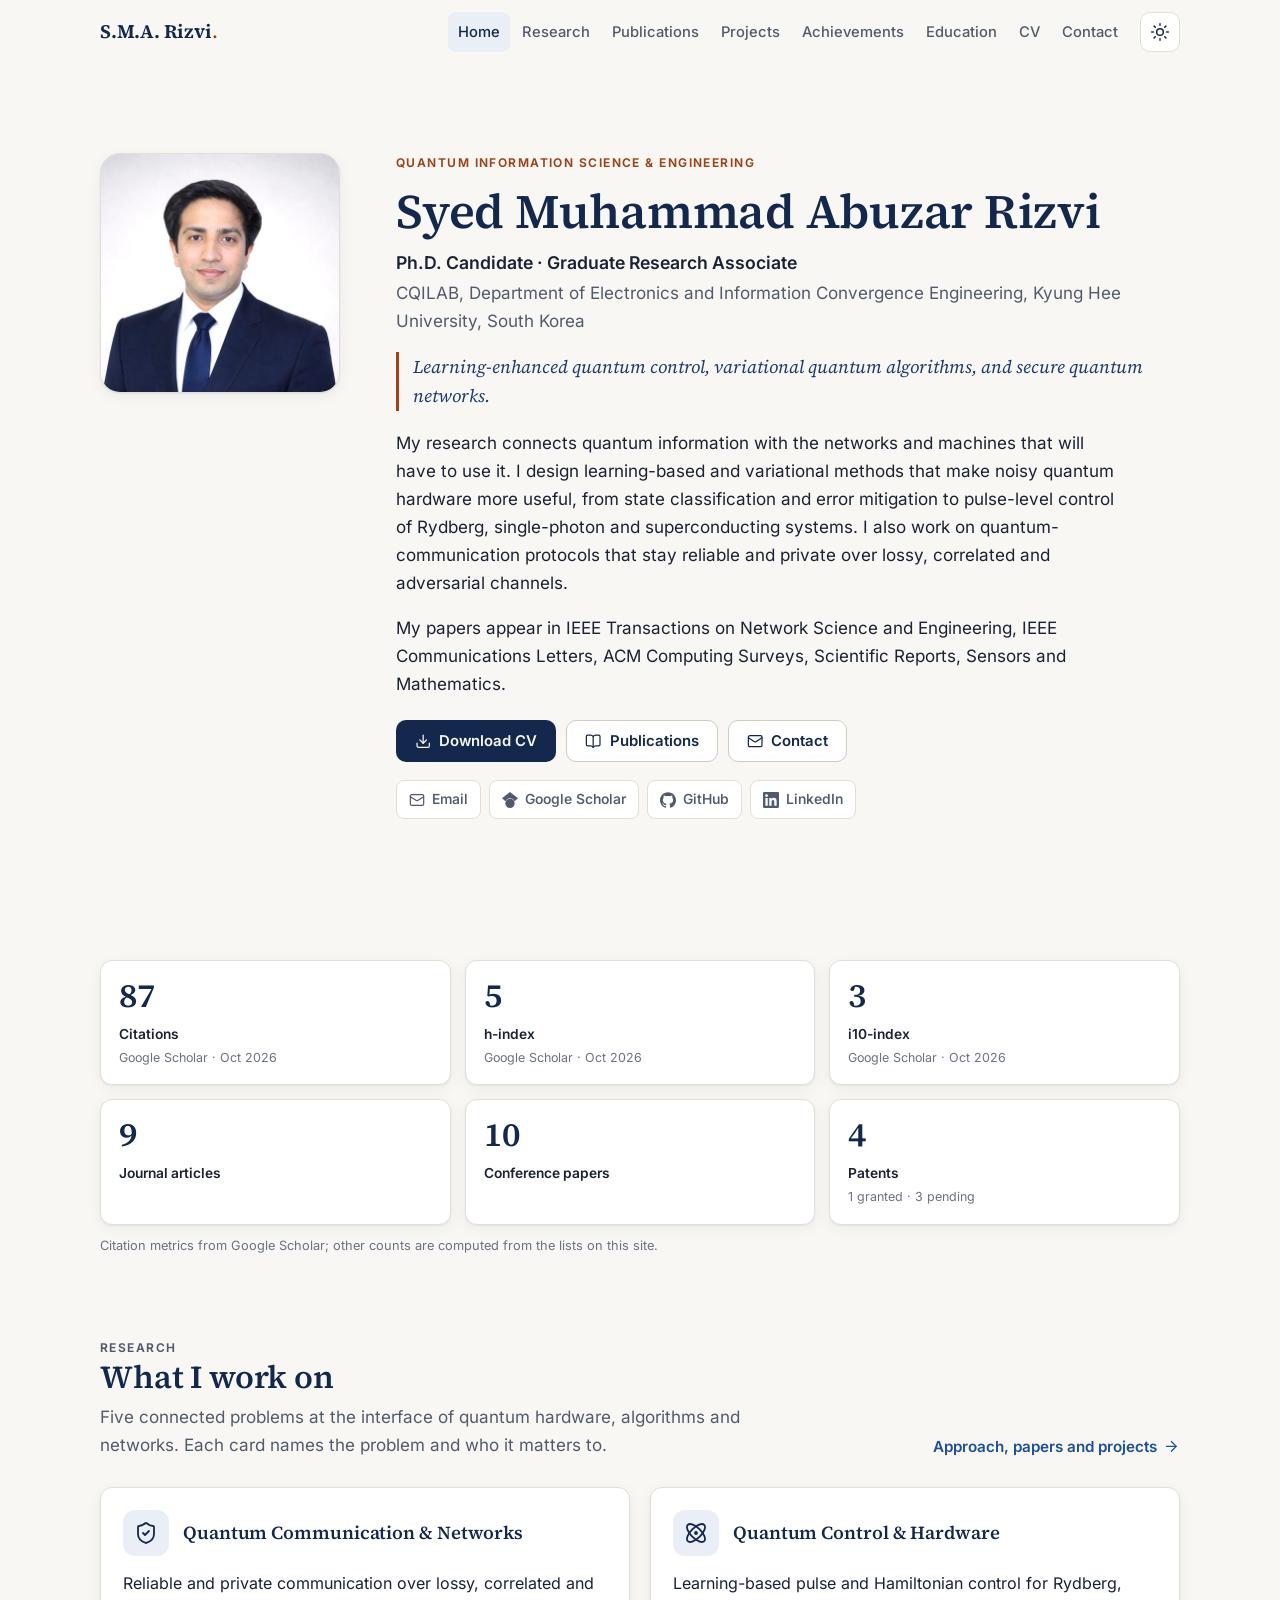
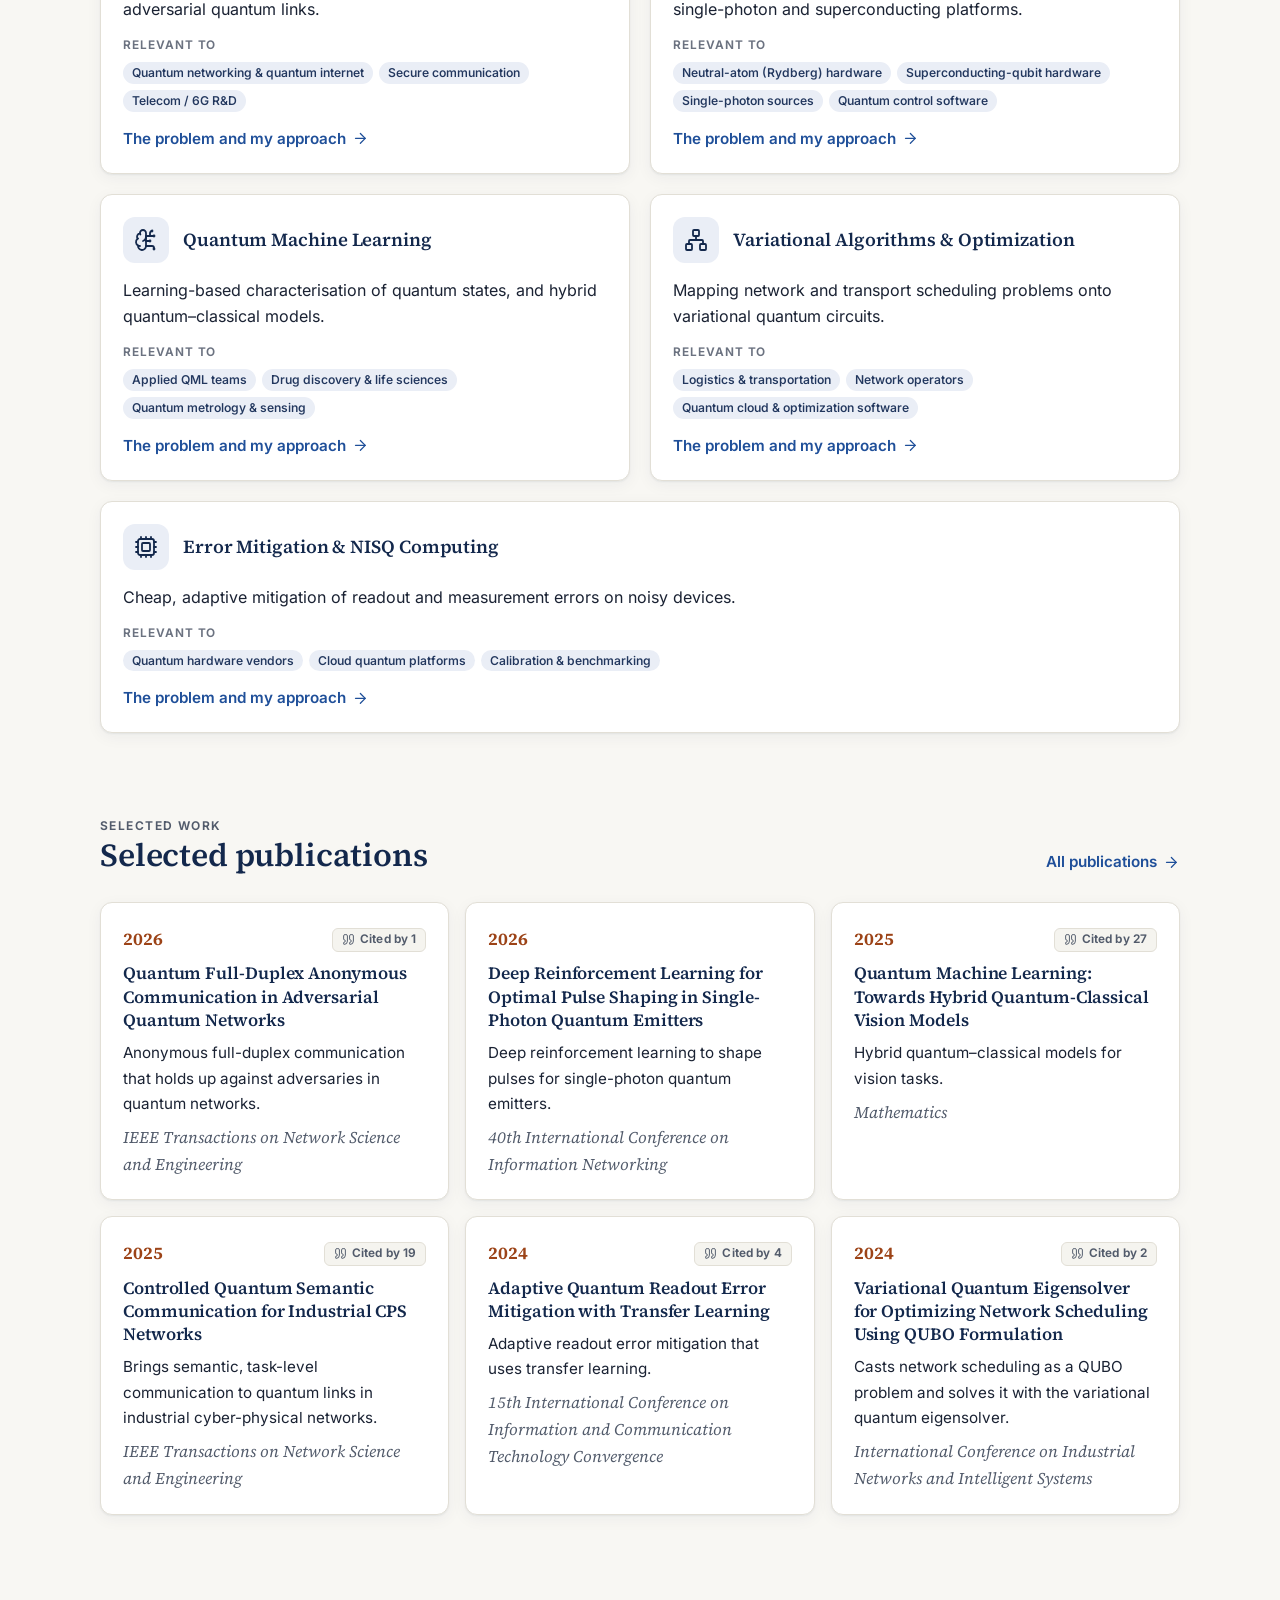
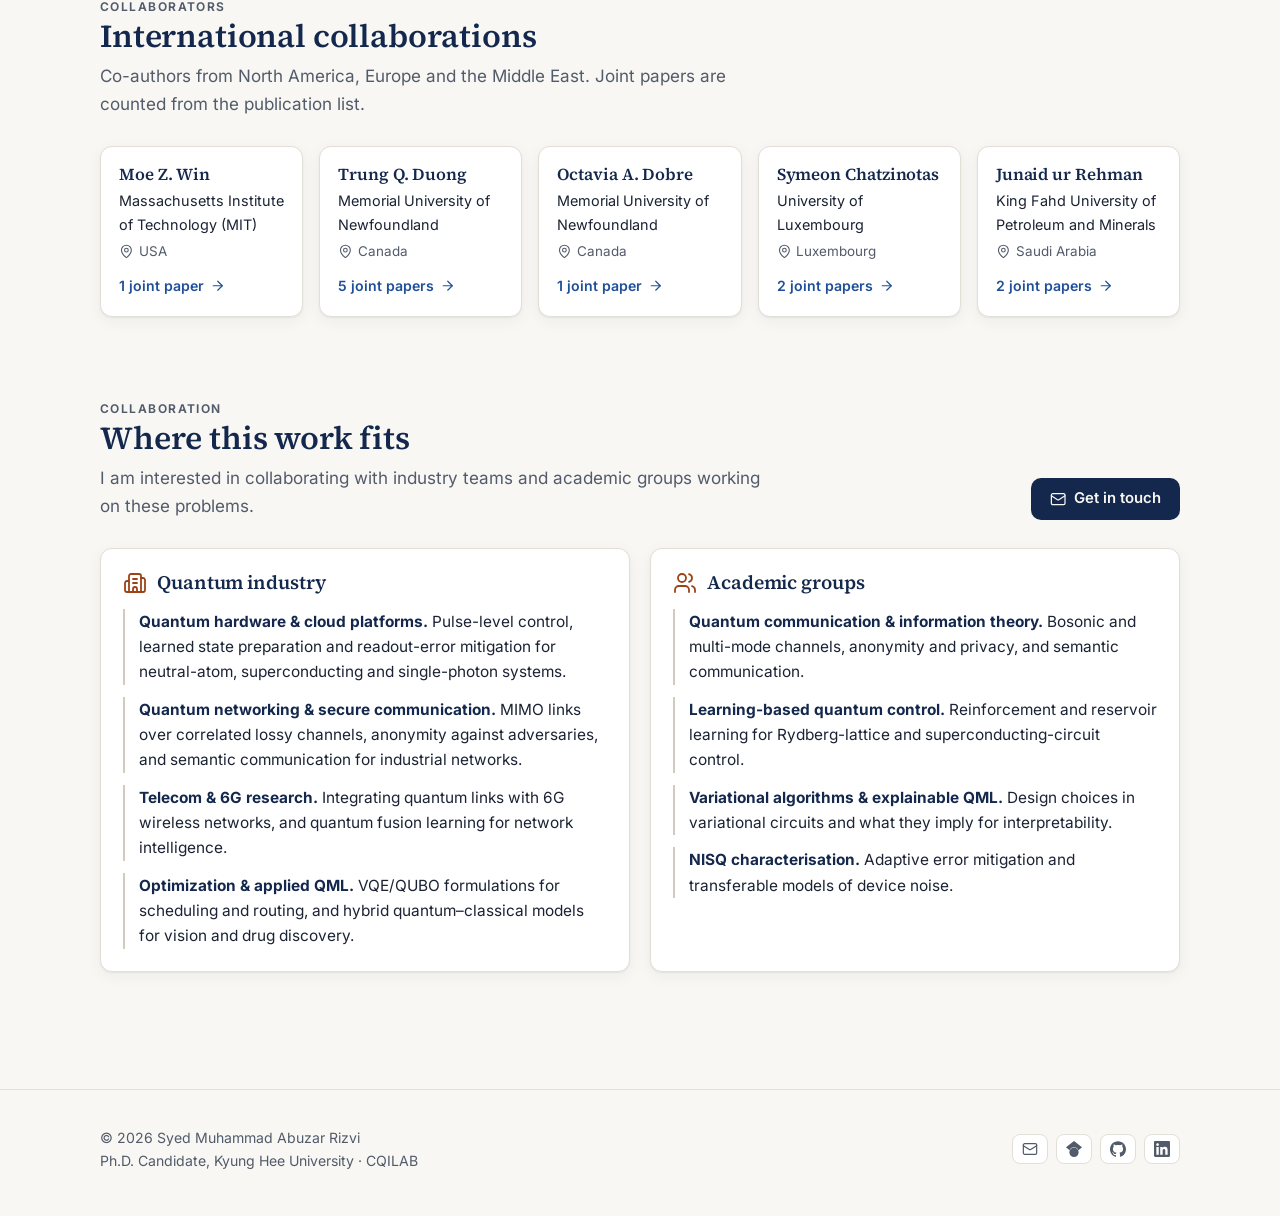
==== commit c7d7e2b6: "Add international collaborators section to the home page Co-Authored-By: Claude Sonnet 5.5 <noreply@" ====
--- a/index.html
+++ b/index.html
@@ -121,6 +121,19 @@
       </div>
     </section>
 
+    <section class="section" aria-labelledby="people-title" id="collaborators">
+      <div class="container">
+        <div class="section-head">
+          <div>
+            <p class="eyebrow">Collaborators</p>
+            <h2 id="people-title">International collaborations</h2>
+            <p>Co-authors from North America, Europe and the Middle East. Joint papers are counted from the publication list.</p>
+          </div>
+        </div>
+        <ul class="people-list" id="people-root"></ul>
+      </div>
+    </section>
+
     <section class="section" aria-labelledby="collab-title" id="collaboration">
       <div class="container">
         <div class="section-head">
--- a/css/style.css
+++ b/css/style.css
@@ -716,3 +716,12 @@
 
 .theme-wide .summary + .mini-h, .theme-wide .tags { margin-top: 14px; }
 .theme-wide .theme-cols > div > .mini-h:first-child { margin-top: 0; }
+
+/* ---------- Collaborators ---------- */
+.people-list { list-style: none; margin: 0; padding: 0; display: grid; gap: 16px; grid-template-columns: repeat(auto-fill, minmax(min(100%, 210px), 1fr)); }
+.person { display: flex; flex-direction: column; gap: 4px; padding: 18px; }
+.person h3 { margin: 0; font-size: 1.05rem; }
+.person-aff { margin: 0; font-size: .9rem; color: var(--text); }
+.person-country { margin: 0 0 8px; font-size: .84rem; color: var(--text-muted); display: flex; align-items: center; gap: 5px; }
+.person .more-link { margin-top: auto; font-size: .88rem; }
+@media (min-width: 1000px) { .people-list { grid-template-columns: repeat(5, minmax(0, 1fr)); } }
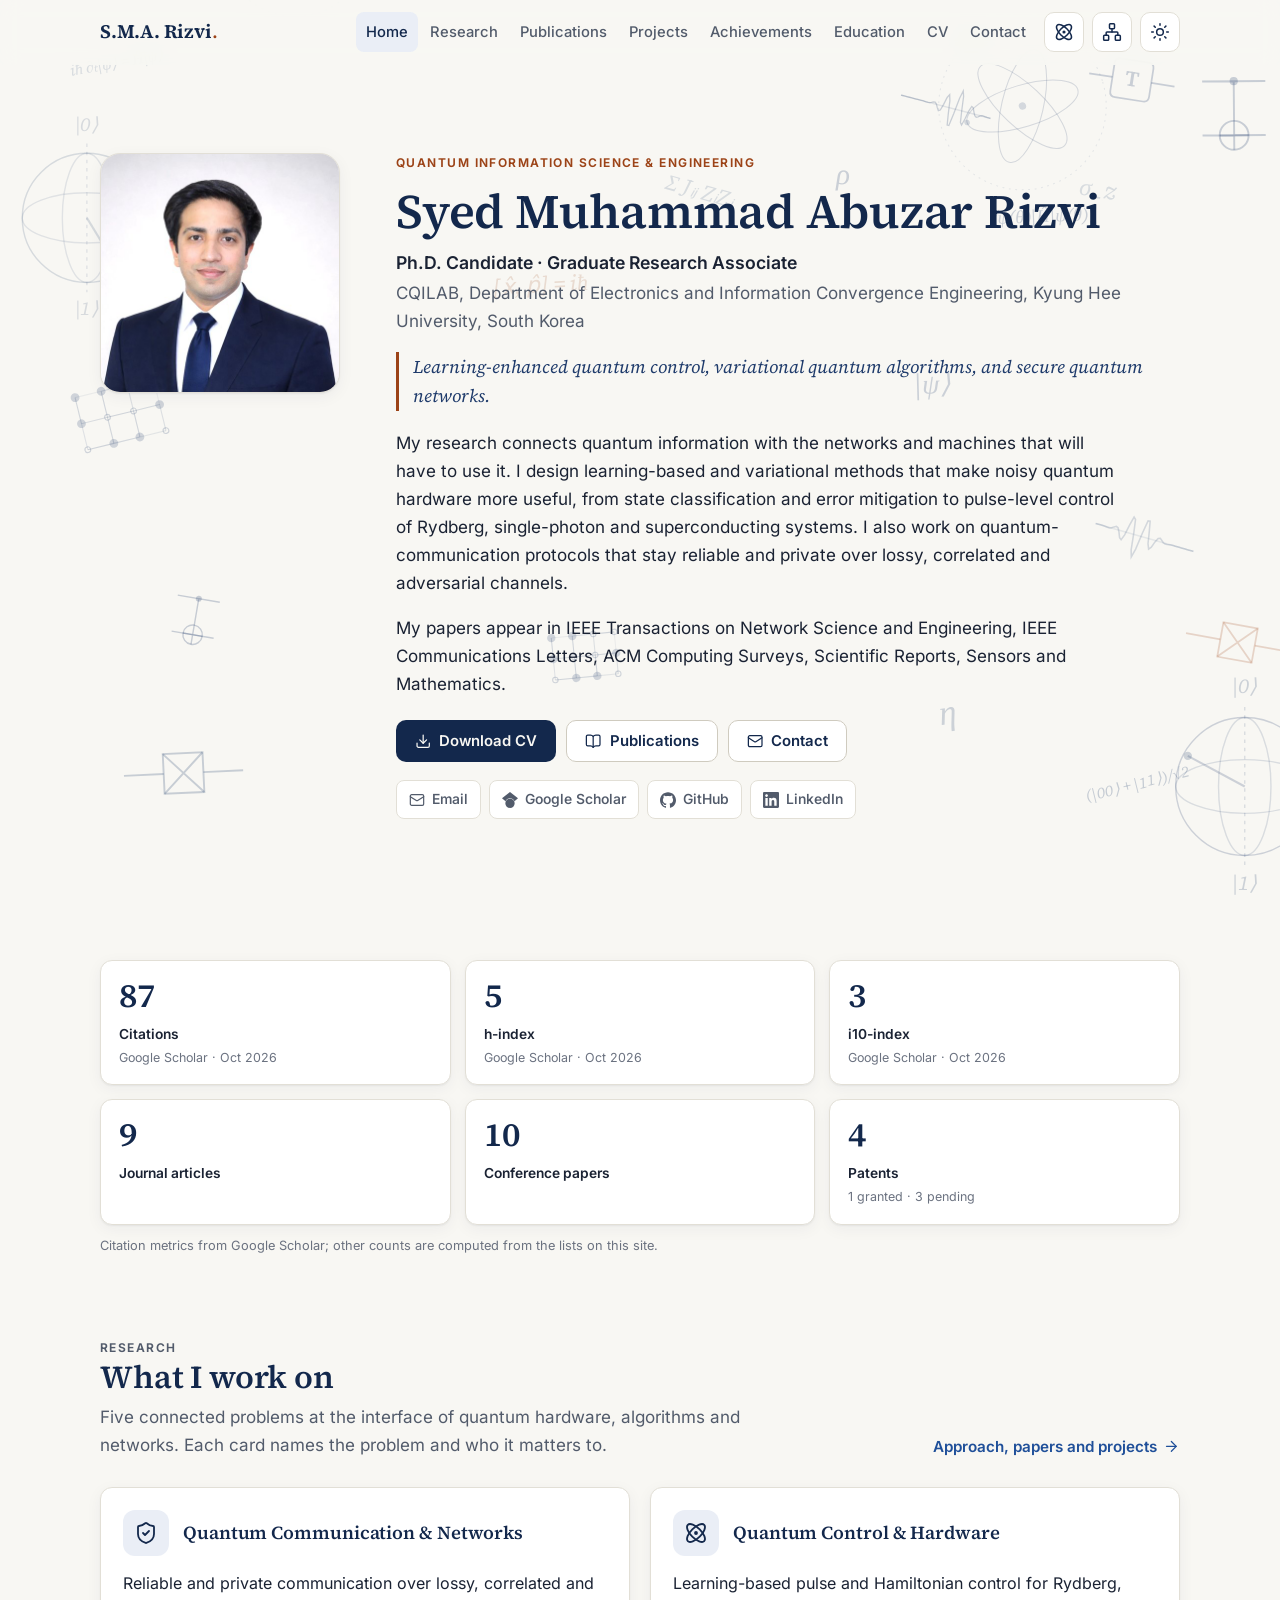
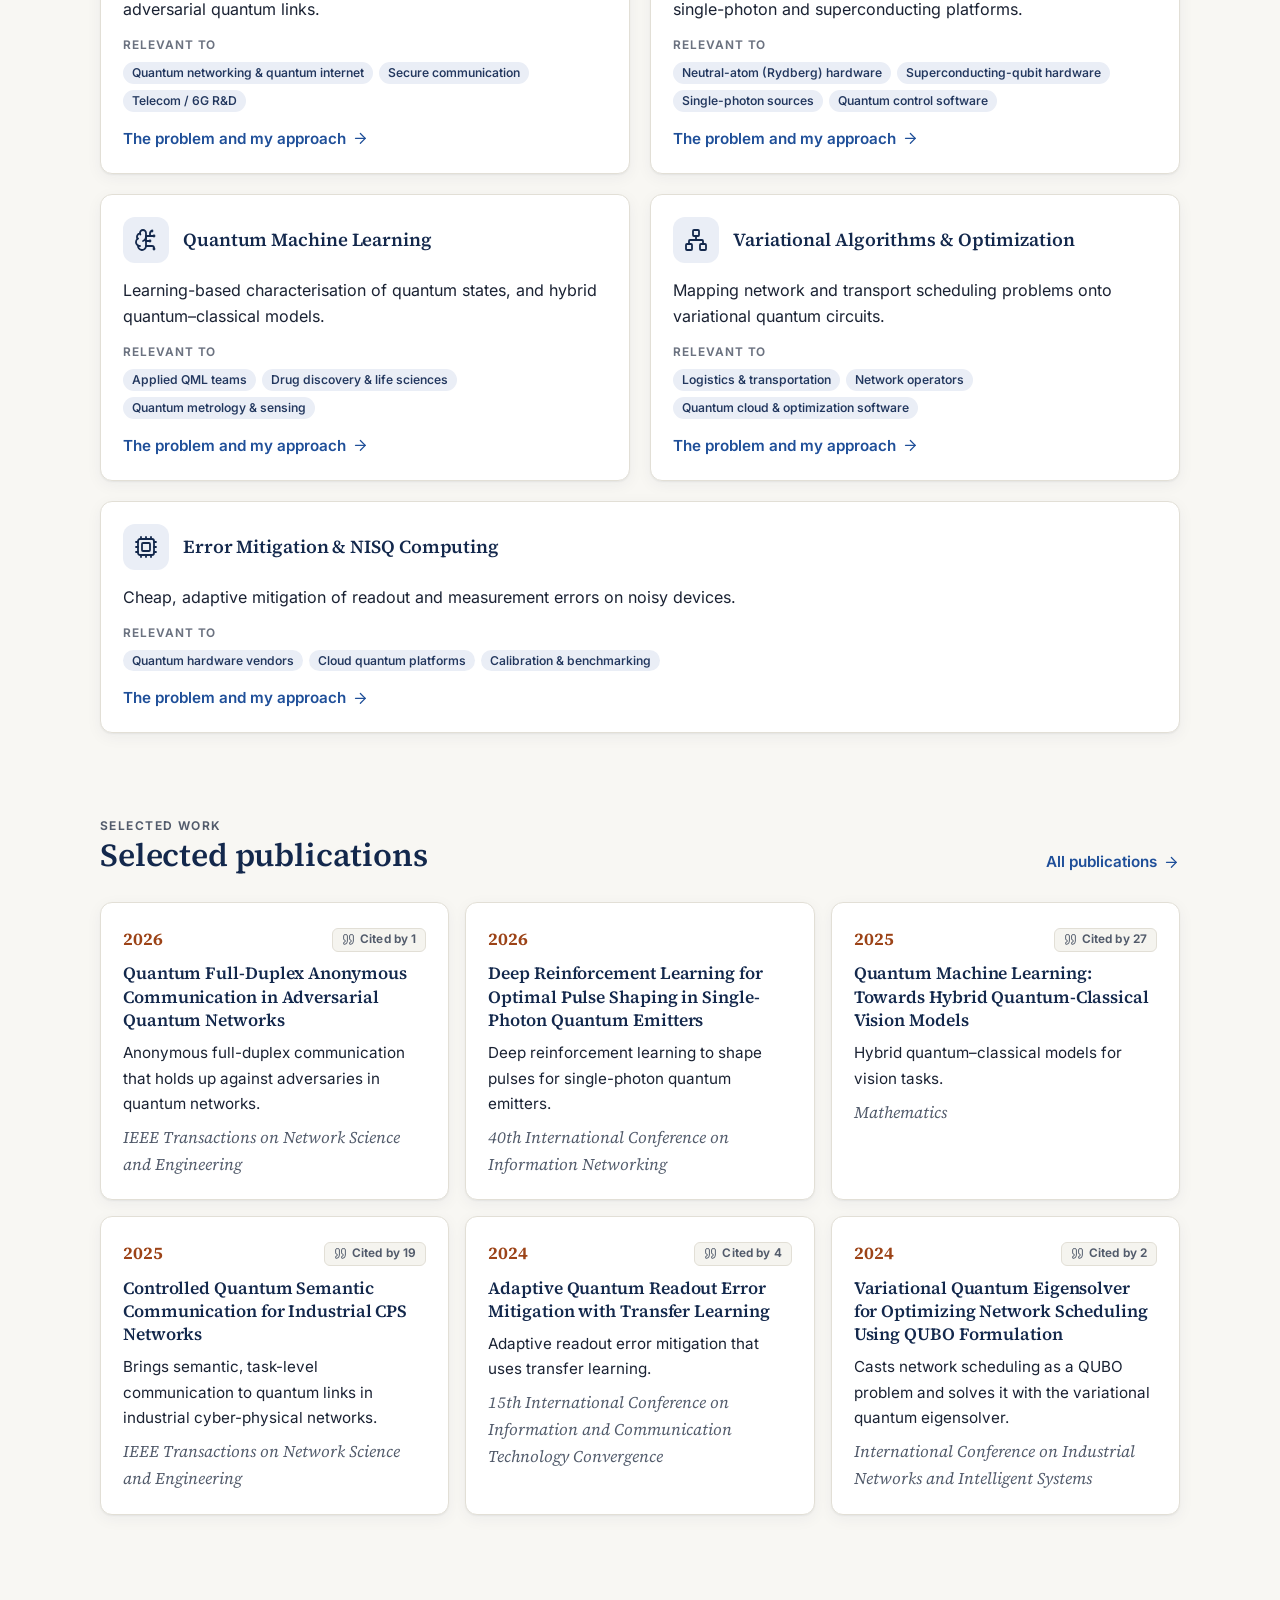
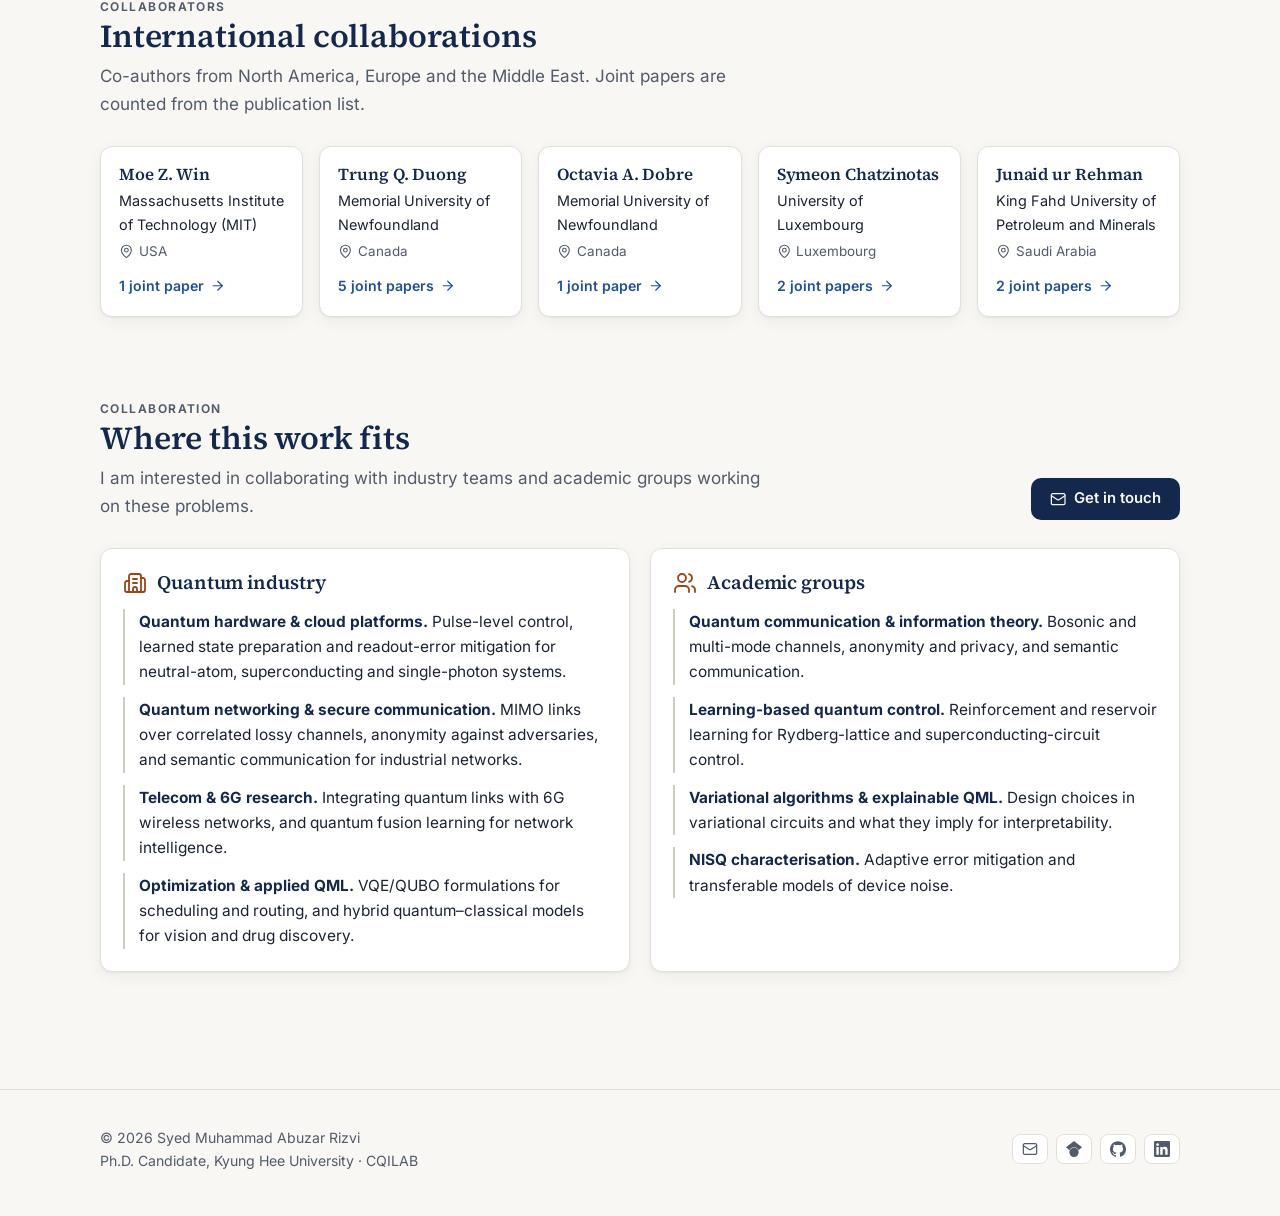
==== commit e73e7ec8: "Add interactive quantum-themed background with pause and interaction toggles Canvas background (glyp" ====
--- a/index.html
+++ b/index.html
@@ -30,6 +30,7 @@
   <script>try{var t=localStorage.getItem("theme");if(t==="light"||t==="dark")document.documentElement.setAttribute("data-theme",t)}catch(e){}</script>
   <script type="application/ld+json">{"@context": "https://schema.org", "@type": "Person", "name": "Syed Muhammad Abuzar Rizvi", "alternateName": "S.M.A. Rizvi", "jobTitle": "Ph.D. Candidate and Graduate Research Associate", "url": "https://smabuzarrizvi.github.io/", "image": "https://smabuzarrizvi.github.io/assets/images/portrait.jpg", "email": "mailto:smabuzarrizvi@khu.ac.kr", "affiliation": {"@type": "CollegeOrUniversity", "name": "Kyung Hee University", "department": {"@type": "Organization", "name": "Department of Electronics and Information Convergence Engineering"}}, "alumniOf": [{"@type": "CollegeOrUniversity", "name": "National University of Sciences and Technology (NUST)"}], "knowsAbout": ["Quantum computing", "Quantum machine learning", "Hybrid quantum-classical algorithms", "Quantum communication", "Variational quantum algorithms", "Quantum error mitigation", "Quantum control"], "sameAs": ["https://scholar.google.com/citations?user=A_in-QMAAAAJ", "https://www.linkedin.com/in/smabuzarrizvi/", "https://github.com/smabuzarrizvi"]}</script>
   <script src="js/main.js" defer></script>
+  <script src="js/background.js" defer></script>
   <script src="js/publications.js" defer></script>
   <script src="js/analytics.js" defer></script>
   <script src="js/github.js" defer></script>
--- a/css/style.css
+++ b/css/style.css
@@ -209,7 +209,7 @@
 :root[data-theme="dark"] .theme-toggle .icon-moon { display: block; }
 .nav-toggle { display: none; }
 
-@media (max-width: 1080px) {
+@media (max-width: 1180px) {
   .nav-toggle { display: inline-grid; }
   .site-nav { order: 3; }
   .nav-menu {
@@ -232,7 +232,7 @@
 main { display: block; }
 .section { padding: clamp(48px, 6vw, 80px) 0; }
 .section + .section { padding-top: 0; }
-.section-alt { background: var(--bg-alt); border-top: 1px solid var(--border); border-bottom: 1px solid var(--border); }
+.section-alt { background: color-mix(in srgb, var(--bg-alt) 72%, transparent); border-top: 1px solid var(--border); border-bottom: 1px solid var(--border); }
 .section-alt + .section { padding-top: clamp(48px, 6vw, 80px); }
 .section-head { display: flex; align-items: end; justify-content: space-between; gap: 16px; flex-wrap: wrap; margin-bottom: 28px; }
 .section-head h2 { margin: 0; }
@@ -706,7 +706,7 @@
 
 /* ---------- Education ---------- */
 .edu-card { display: flex; gap: 22px; align-items: center; }
-.edu-logo { width: 92px; height: 92px; flex: none; object-fit: contain; padding: 8px; border-radius: 12px; background: #fff; border: 1px solid var(--border); }
+.edu-logo { width: 184px; height: 124px; flex: none; object-fit: contain; padding: 10px; border-radius: 12px; background: #fff; border: 1px solid var(--border); }
 .edu-body { flex: 1; min-width: 0; }
 .edu-degree { font-size: 1.2rem; margin: 0; }
 @media (max-width: 560px) { .edu-card.has-logo { flex-direction: column; align-items: flex-start; } }
@@ -725,3 +725,13 @@
 .person-country { margin: 0 0 8px; font-size: .84rem; color: var(--text-muted); display: flex; align-items: center; gap: 5px; }
 .person .more-link { margin-top: auto; font-size: .88rem; }
 @media (min-width: 1000px) { .people-list { grid-template-columns: repeat(5, minmax(0, 1fr)); } }
+@media (max-width: 560px) { .edu-logo { width: 160px; height: 108px; } }
+
+/* ---------- Quantum background canvas (js/background.js) ---------- */
+.bg-canvas { position: fixed; inset: 0; width: 100%; height: 100%; z-index: 0; pointer-events: none; }
+main, .site-footer { position: relative; z-index: 1; }
+.bg-toggle.off { color: var(--text-faint); }
+.bg-toggle.off .icon { opacity: .55; }
+.nav-wrap { gap: 8px; }
+@media print { .bg-canvas, .bg-toggle { display: none !important; } }
+.bg-toggle:disabled { cursor: not-allowed; opacity: .45; }
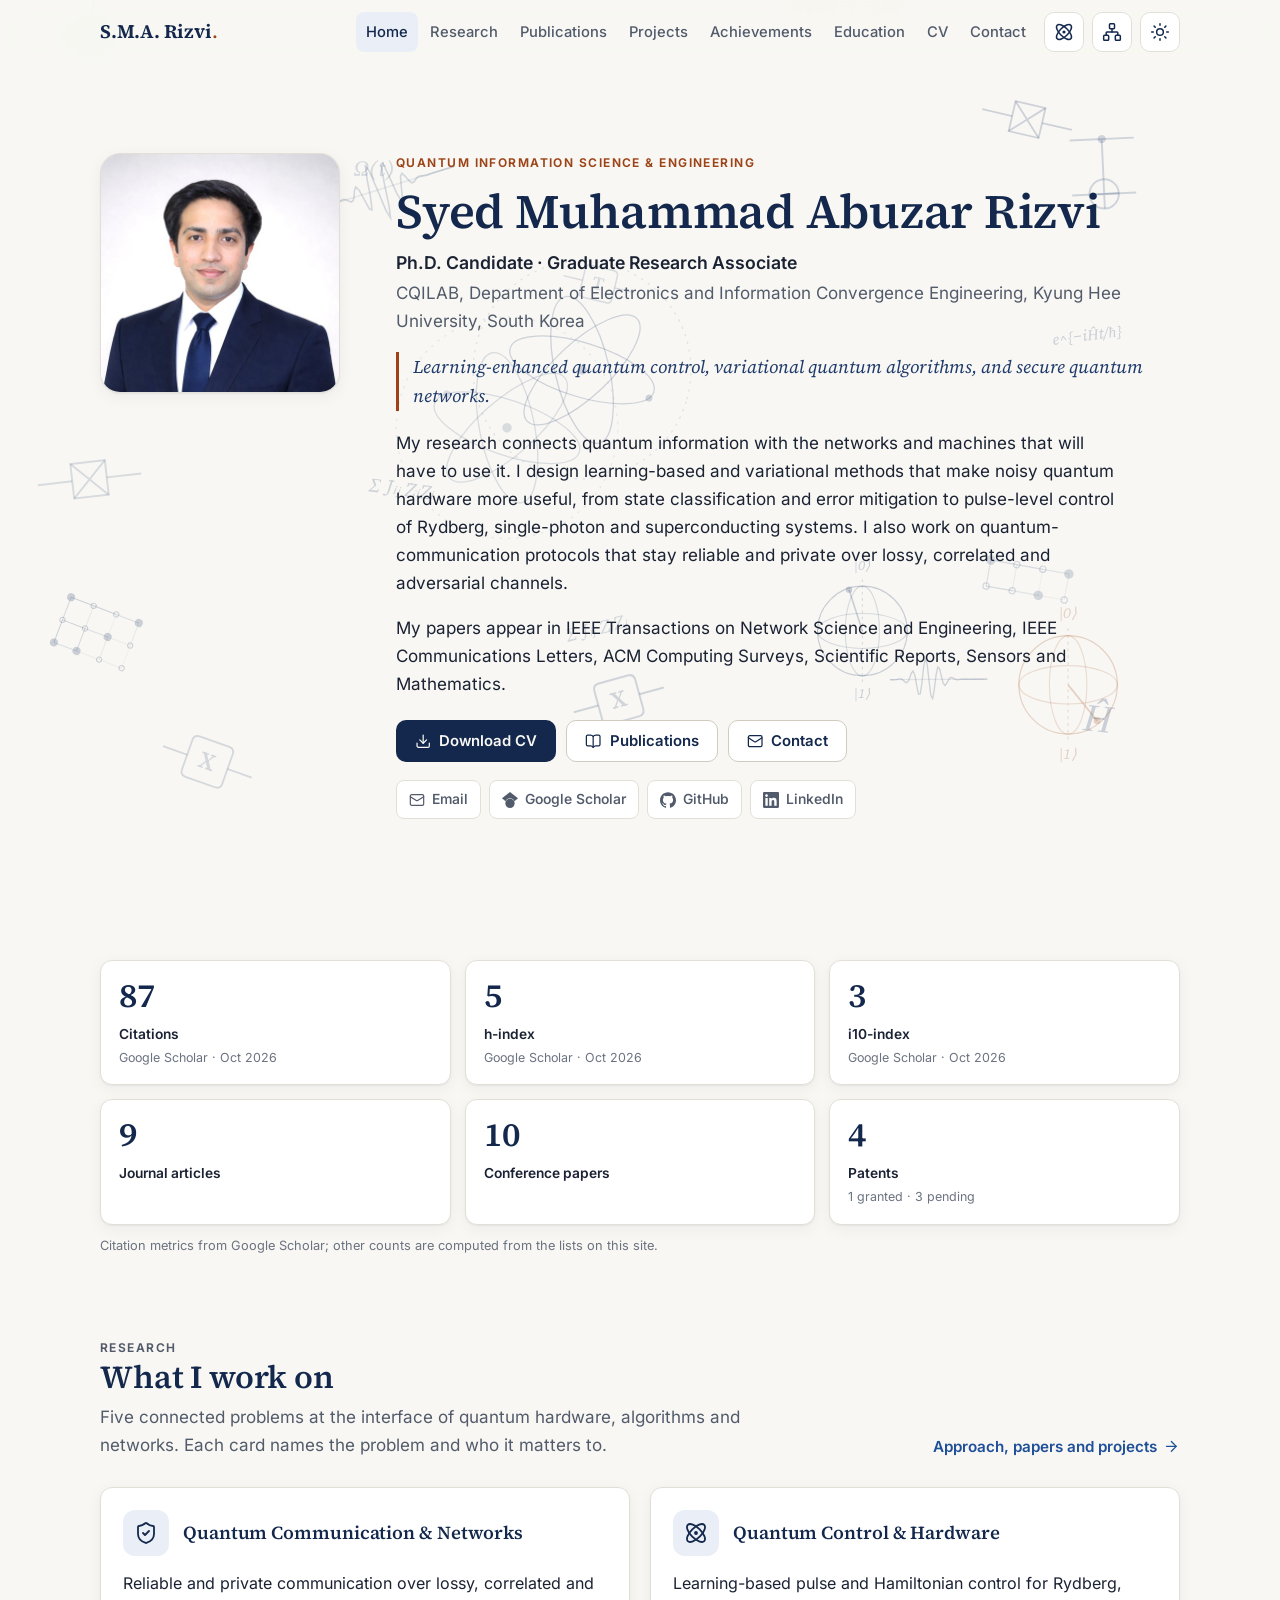
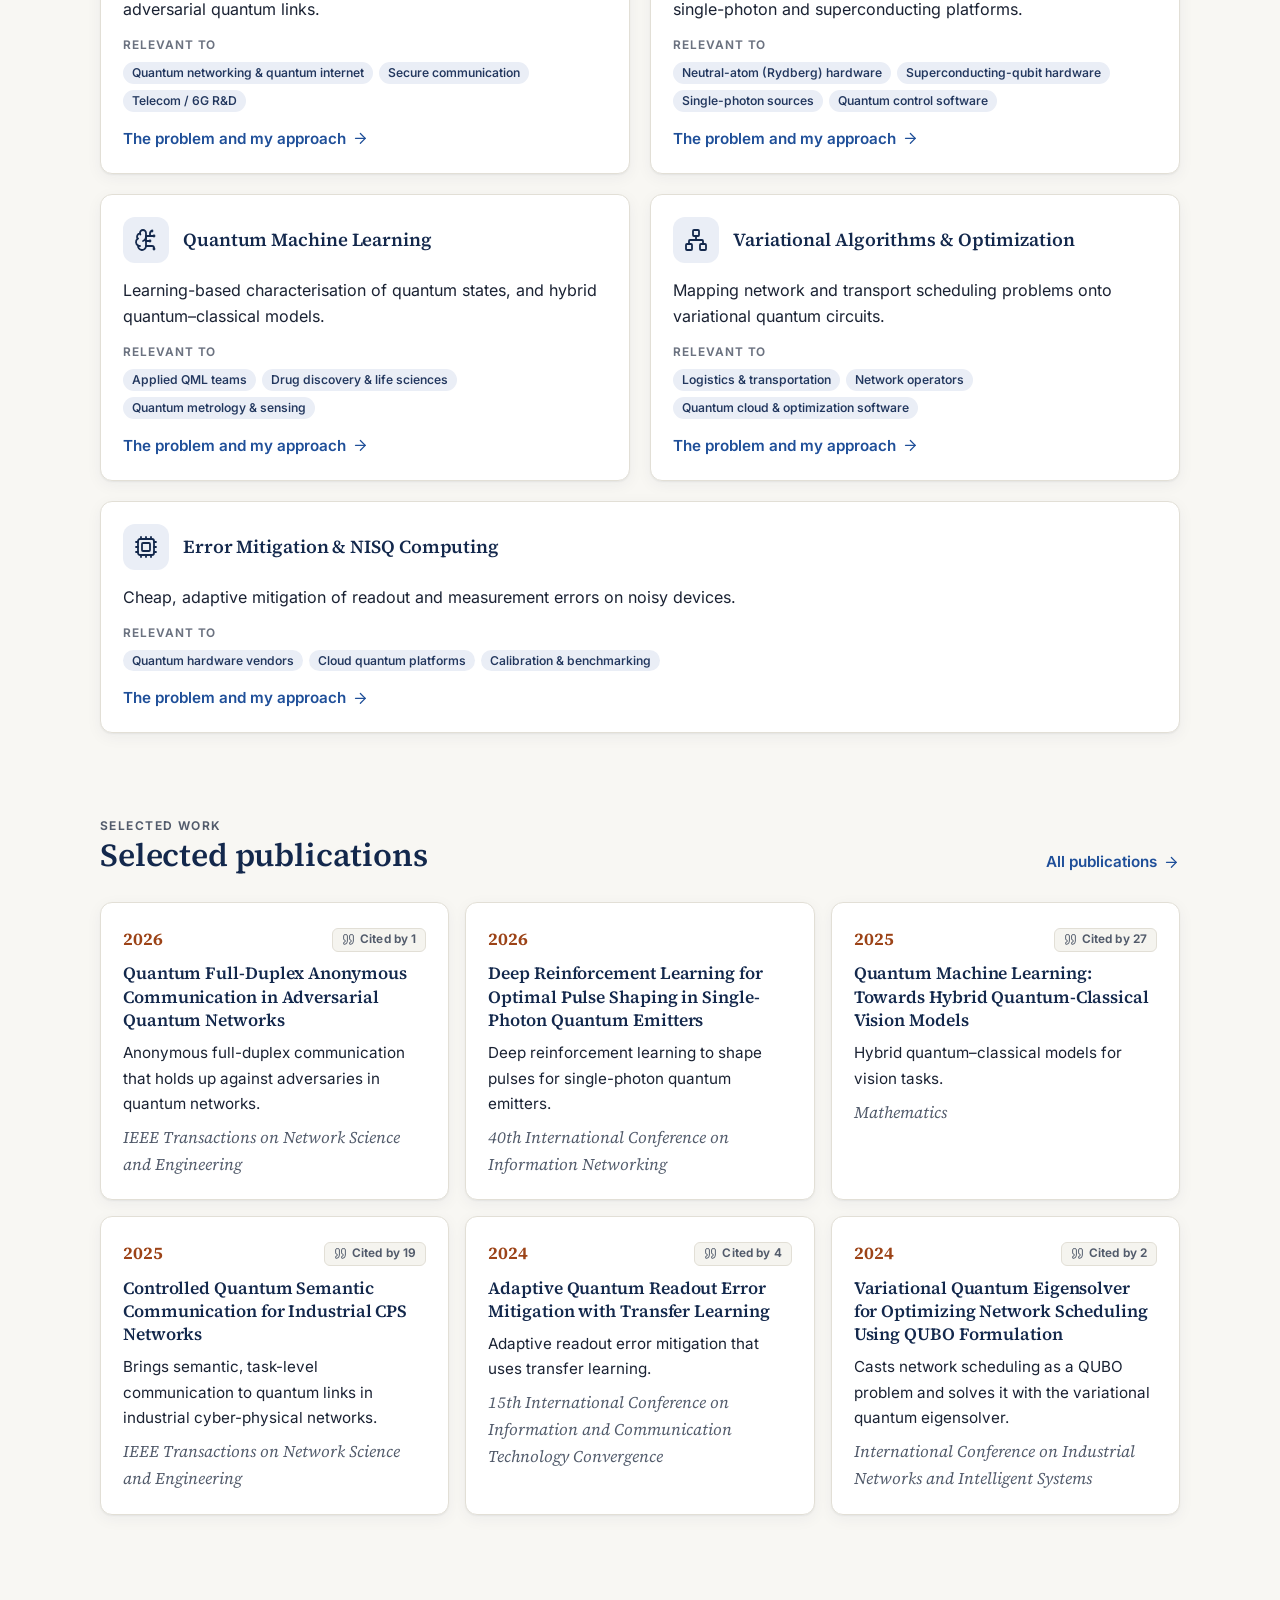
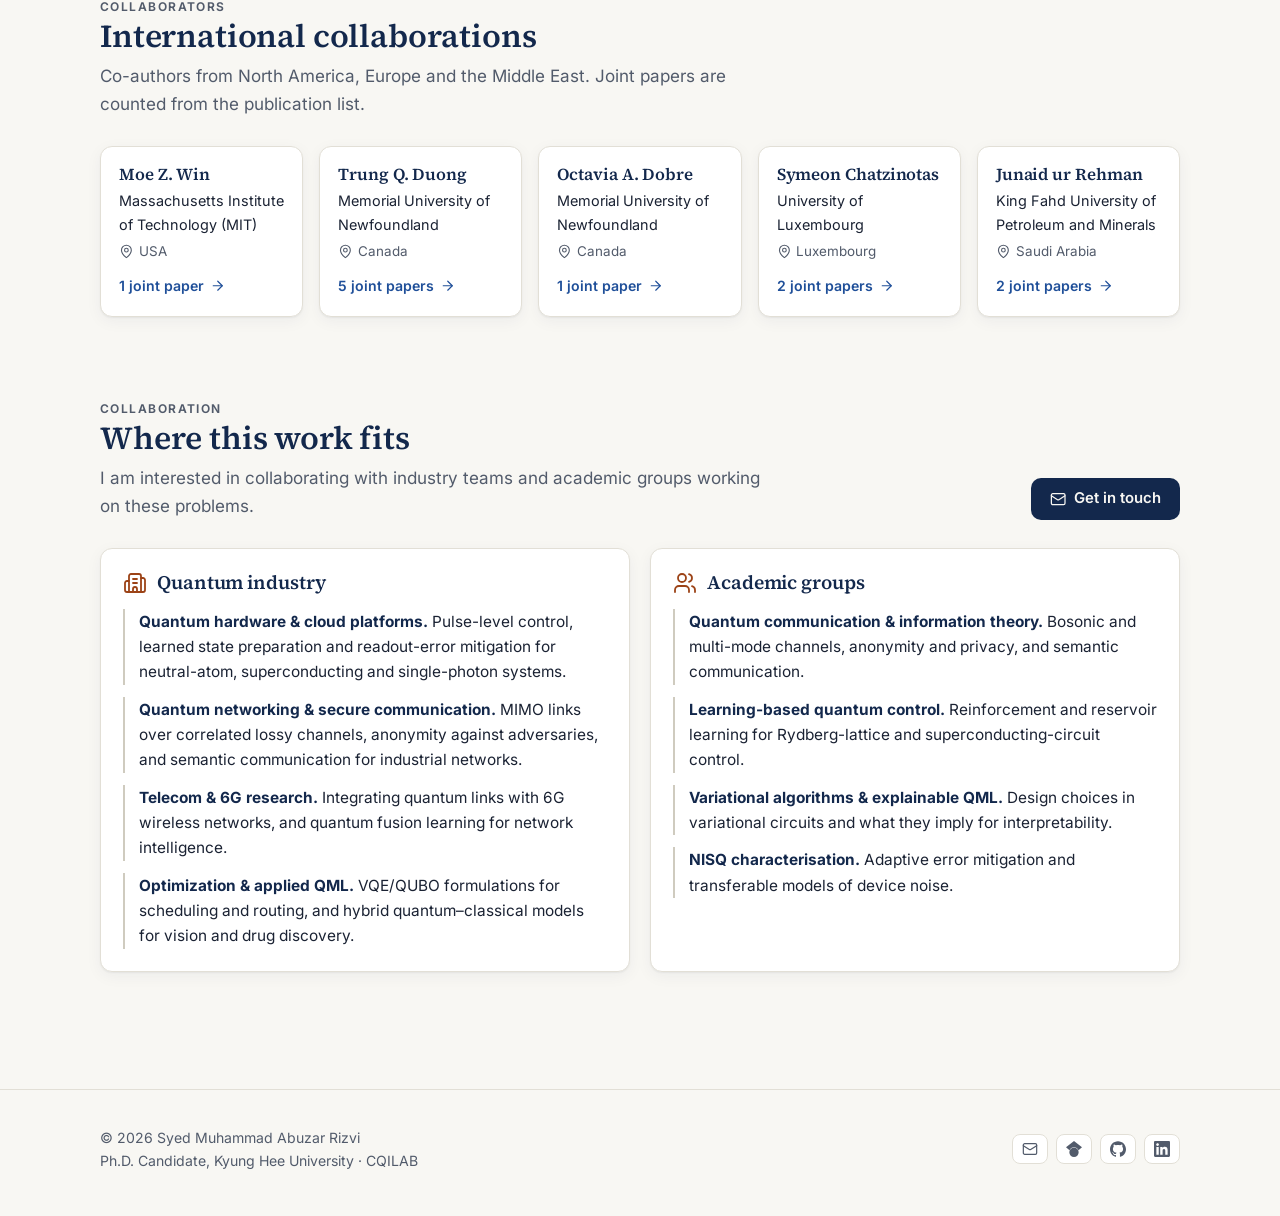
==== commit 12c601e2: "Make background canvas self-styled and version CSS/JS assets The canvas no longer depends on style.c" ====
--- a/index.html
+++ b/index.html
@@ -26,14 +26,14 @@
   <link rel="apple-touch-icon" href="assets/images/apple-touch-icon.png">
   <link rel="preload" href="assets/fonts/inter-var-latin.woff2" as="font" type="font/woff2" crossorigin>
   <link rel="preload" href="assets/fonts/source-serif-4-var-latin.woff2" as="font" type="font/woff2" crossorigin>
-  <link rel="stylesheet" href="css/style.css">
+  <link rel="stylesheet" href="css/style.css?v=20261102">
   <script>try{var t=localStorage.getItem("theme");if(t==="light"||t==="dark")document.documentElement.setAttribute("data-theme",t)}catch(e){}</script>
   <script type="application/ld+json">{"@context": "https://schema.org", "@type": "Person", "name": "Syed Muhammad Abuzar Rizvi", "alternateName": "S.M.A. Rizvi", "jobTitle": "Ph.D. Candidate and Graduate Research Associate", "url": "https://smabuzarrizvi.github.io/", "image": "https://smabuzarrizvi.github.io/assets/images/portrait.jpg", "email": "mailto:smabuzarrizvi@khu.ac.kr", "affiliation": {"@type": "CollegeOrUniversity", "name": "Kyung Hee University", "department": {"@type": "Organization", "name": "Department of Electronics and Information Convergence Engineering"}}, "alumniOf": [{"@type": "CollegeOrUniversity", "name": "National University of Sciences and Technology (NUST)"}], "knowsAbout": ["Quantum computing", "Quantum machine learning", "Hybrid quantum-classical algorithms", "Quantum communication", "Variational quantum algorithms", "Quantum error mitigation", "Quantum control"], "sameAs": ["https://scholar.google.com/citations?user=A_in-QMAAAAJ", "https://www.linkedin.com/in/smabuzarrizvi/", "https://github.com/smabuzarrizvi"]}</script>
-  <script src="js/main.js" defer></script>
-  <script src="js/background.js" defer></script>
-  <script src="js/publications.js" defer></script>
-  <script src="js/analytics.js" defer></script>
-  <script src="js/github.js" defer></script>
+  <script src="js/main.js?v=20261102" defer></script>
+  <script src="js/background.js?v=20261102" defer></script>
+  <script src="js/publications.js?v=20261102" defer></script>
+  <script src="js/analytics.js?v=20261102" defer></script>
+  <script src="js/github.js?v=20261102" defer></script>
 </head>
 <body data-page="home">
   <a class="skip-link" href="#main">Skip to content</a>
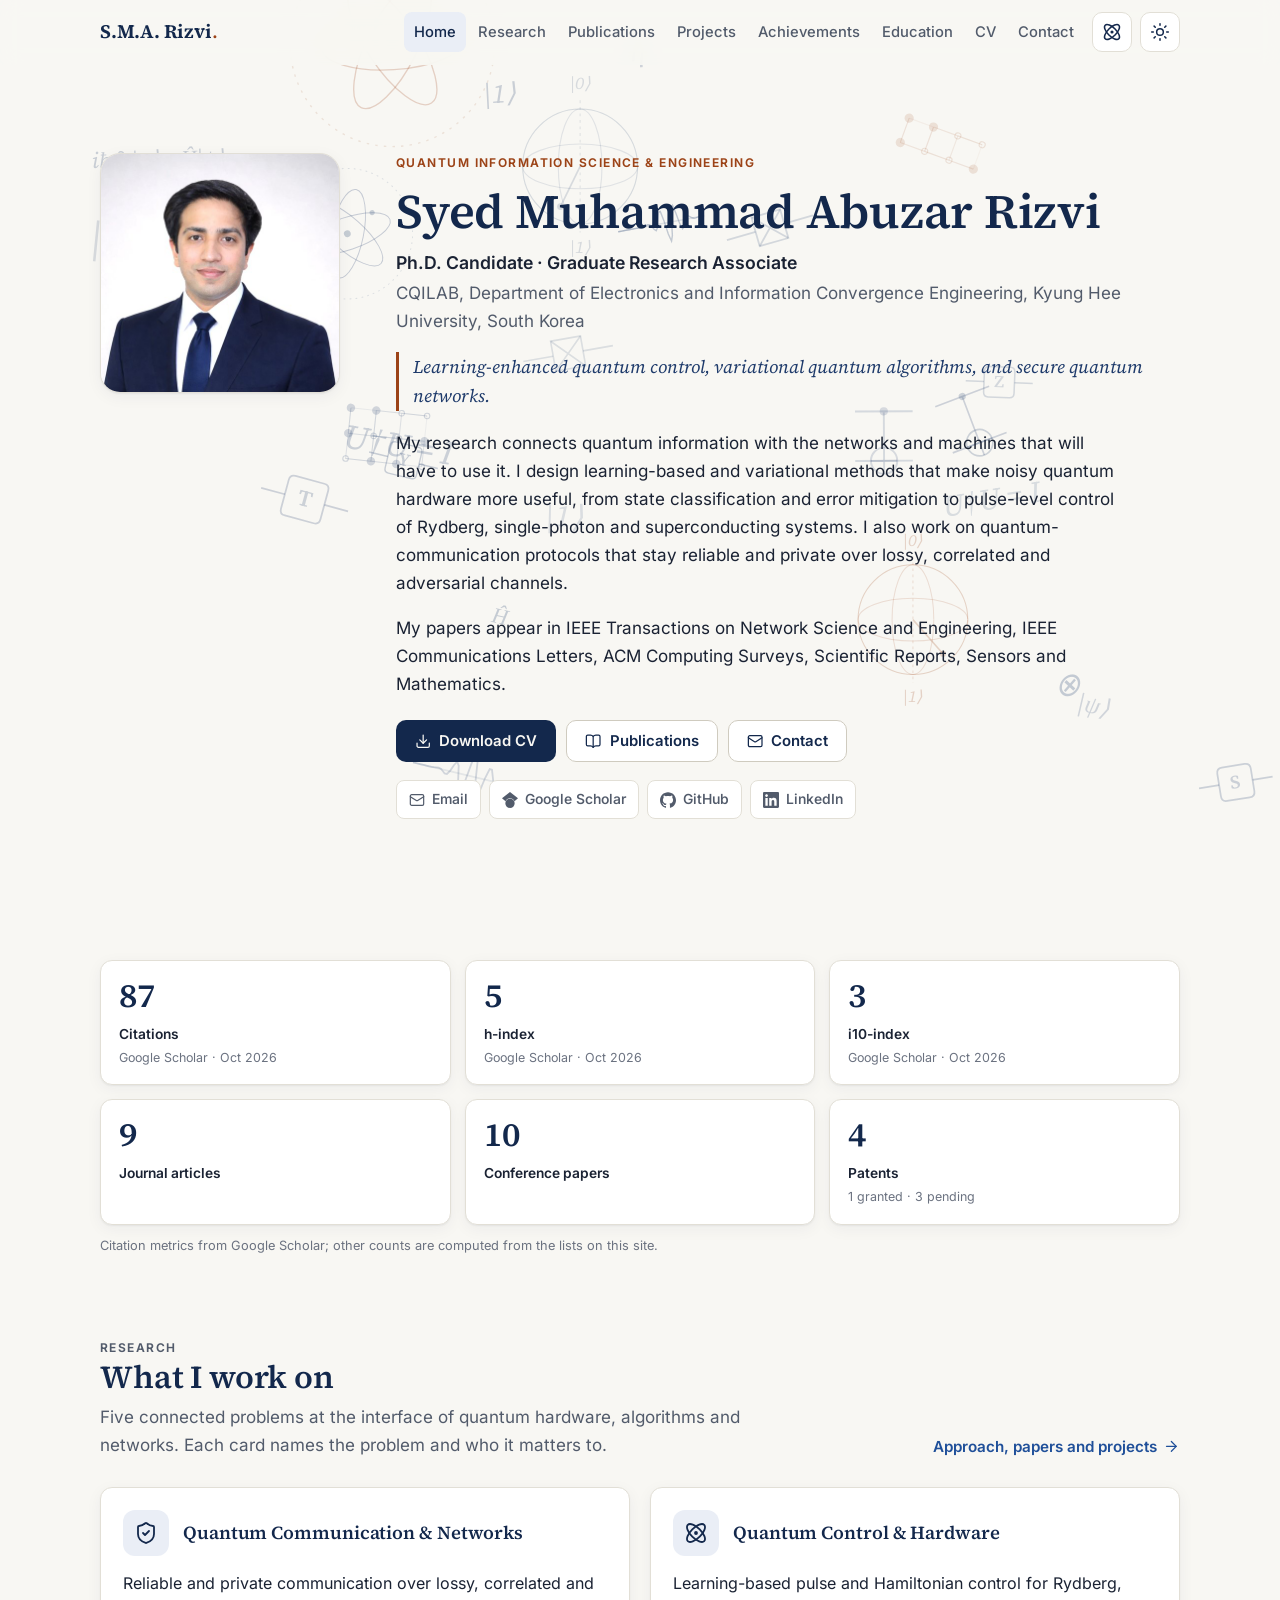
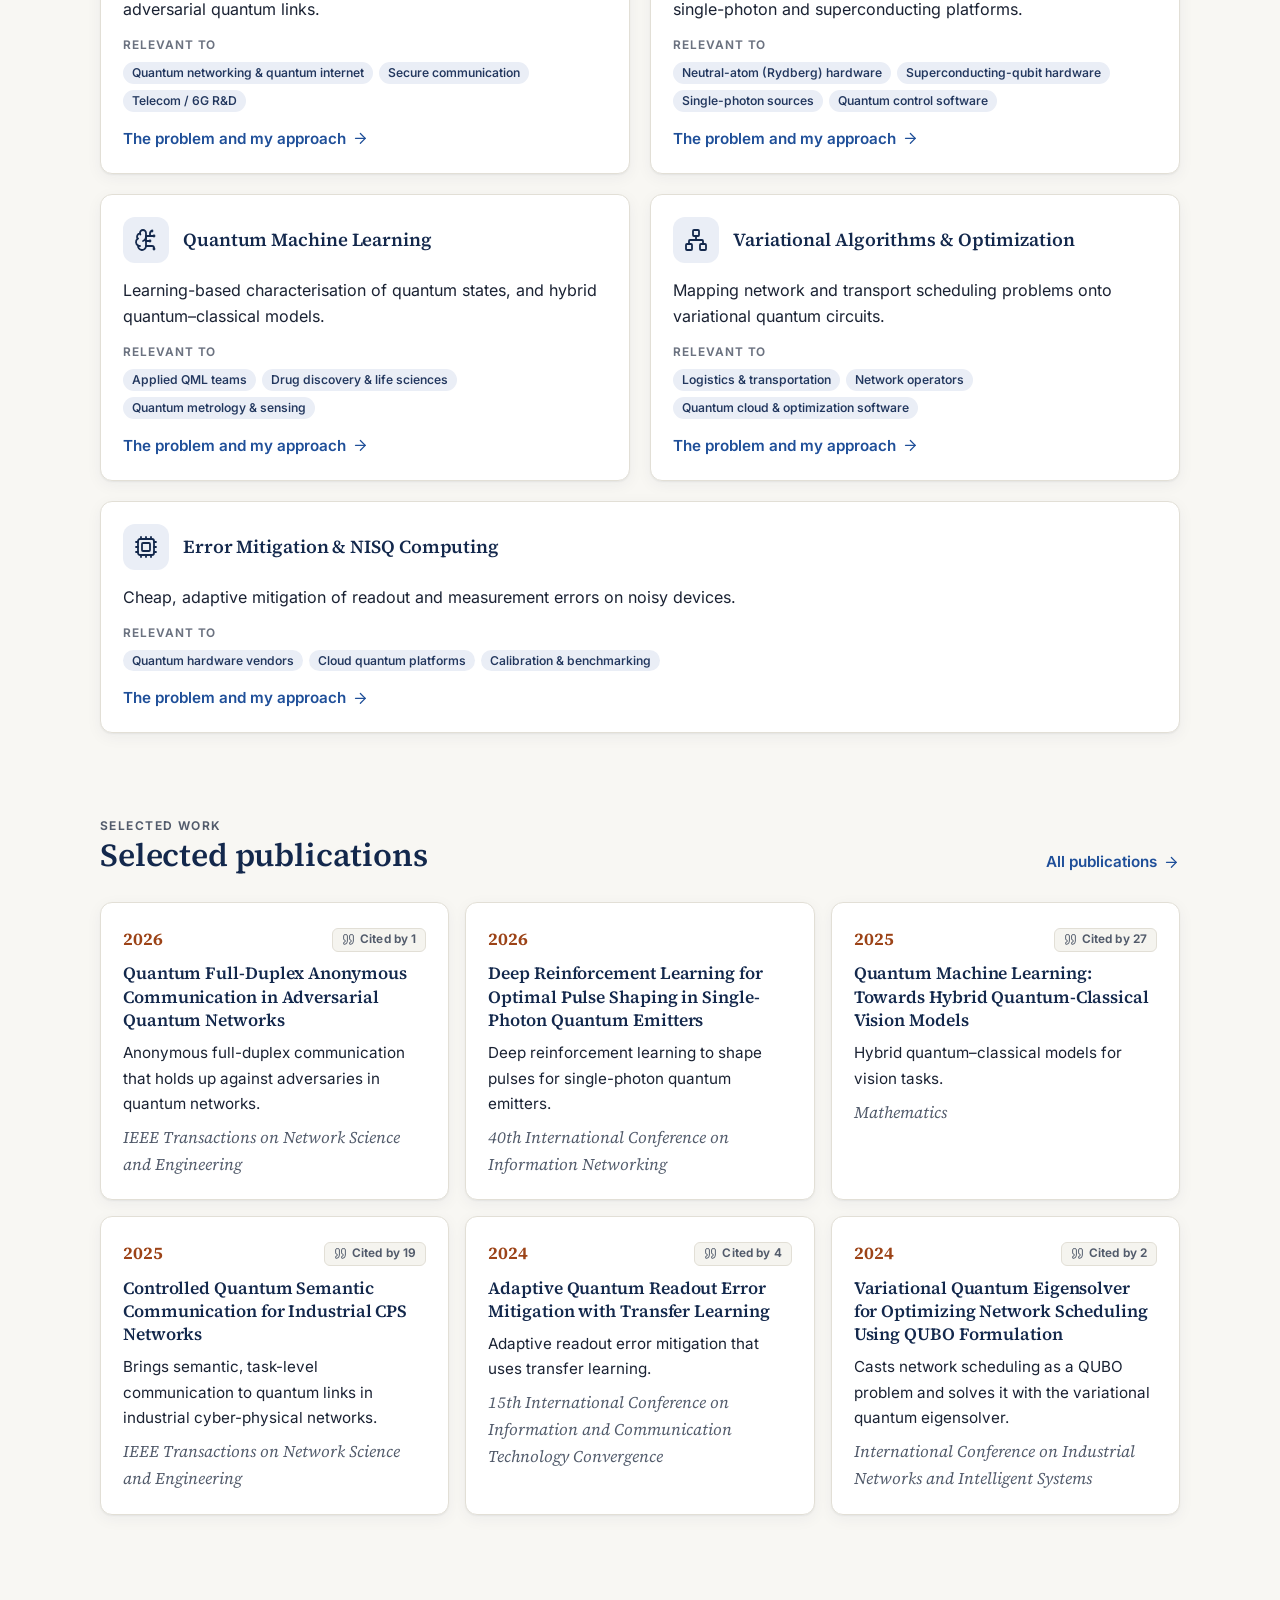
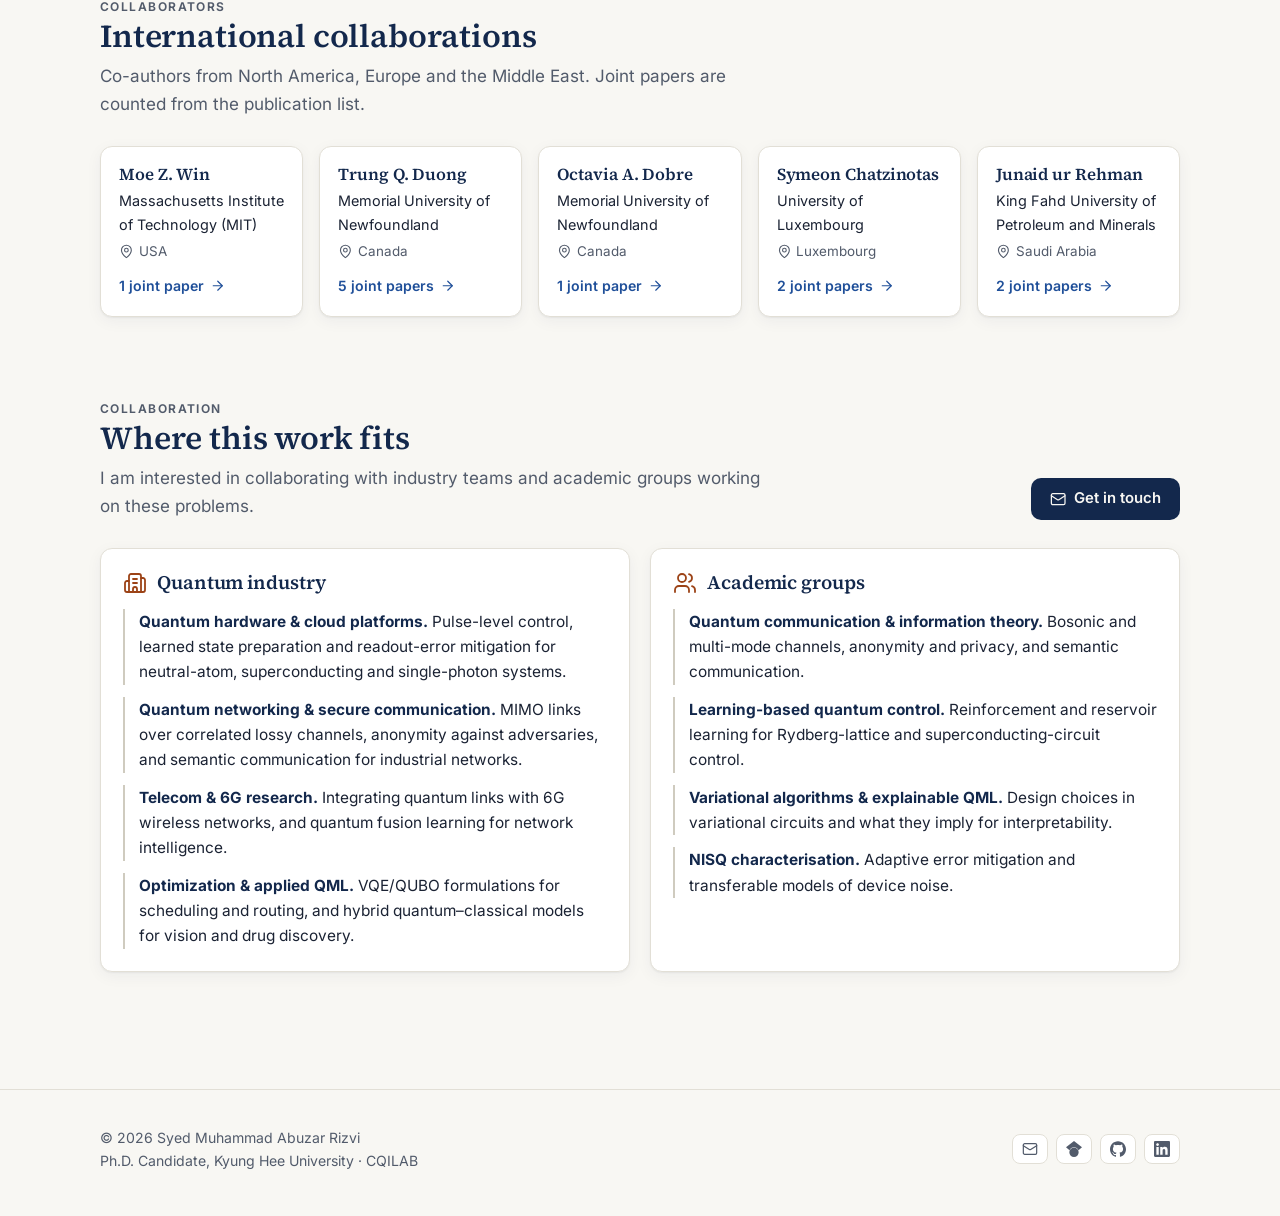
==== commit 38f742c7: "Remove all background interactions The quantum background now only drifts on its own: no pointer rep" ====
--- a/index.html
+++ b/index.html
@@ -26,14 +26,14 @@
   <link rel="apple-touch-icon" href="assets/images/apple-touch-icon.png">
   <link rel="preload" href="assets/fonts/inter-var-latin.woff2" as="font" type="font/woff2" crossorigin>
   <link rel="preload" href="assets/fonts/source-serif-4-var-latin.woff2" as="font" type="font/woff2" crossorigin>
-  <link rel="stylesheet" href="css/style.css?v=20261102">
+  <link rel="stylesheet" href="css/style.css?v=20261103">
   <script>try{var t=localStorage.getItem("theme");if(t==="light"||t==="dark")document.documentElement.setAttribute("data-theme",t)}catch(e){}</script>
   <script type="application/ld+json">{"@context": "https://schema.org", "@type": "Person", "name": "Syed Muhammad Abuzar Rizvi", "alternateName": "S.M.A. Rizvi", "jobTitle": "Ph.D. Candidate and Graduate Research Associate", "url": "https://smabuzarrizvi.github.io/", "image": "https://smabuzarrizvi.github.io/assets/images/portrait.jpg", "email": "mailto:smabuzarrizvi@khu.ac.kr", "affiliation": {"@type": "CollegeOrUniversity", "name": "Kyung Hee University", "department": {"@type": "Organization", "name": "Department of Electronics and Information Convergence Engineering"}}, "alumniOf": [{"@type": "CollegeOrUniversity", "name": "National University of Sciences and Technology (NUST)"}], "knowsAbout": ["Quantum computing", "Quantum machine learning", "Hybrid quantum-classical algorithms", "Quantum communication", "Variational quantum algorithms", "Quantum error mitigation", "Quantum control"], "sameAs": ["https://scholar.google.com/citations?user=A_in-QMAAAAJ", "https://www.linkedin.com/in/smabuzarrizvi/", "https://github.com/smabuzarrizvi"]}</script>
-  <script src="js/main.js?v=20261102" defer></script>
-  <script src="js/background.js?v=20261102" defer></script>
-  <script src="js/publications.js?v=20261102" defer></script>
-  <script src="js/analytics.js?v=20261102" defer></script>
-  <script src="js/github.js?v=20261102" defer></script>
+  <script src="js/main.js?v=20261103" defer></script>
+  <script src="js/background.js?v=20261103" defer></script>
+  <script src="js/publications.js?v=20261103" defer></script>
+  <script src="js/analytics.js?v=20261103" defer></script>
+  <script src="js/github.js?v=20261103" defer></script>
 </head>
 <body data-page="home">
   <a class="skip-link" href="#main">Skip to content</a>
--- a/css/style.css
+++ b/css/style.css
@@ -734,4 +734,3 @@
 .bg-toggle.off .icon { opacity: .55; }
 .nav-wrap { gap: 8px; }
 @media print { .bg-canvas, .bg-toggle { display: none !important; } }
-.bg-toggle:disabled { cursor: not-allowed; opacity: .45; }
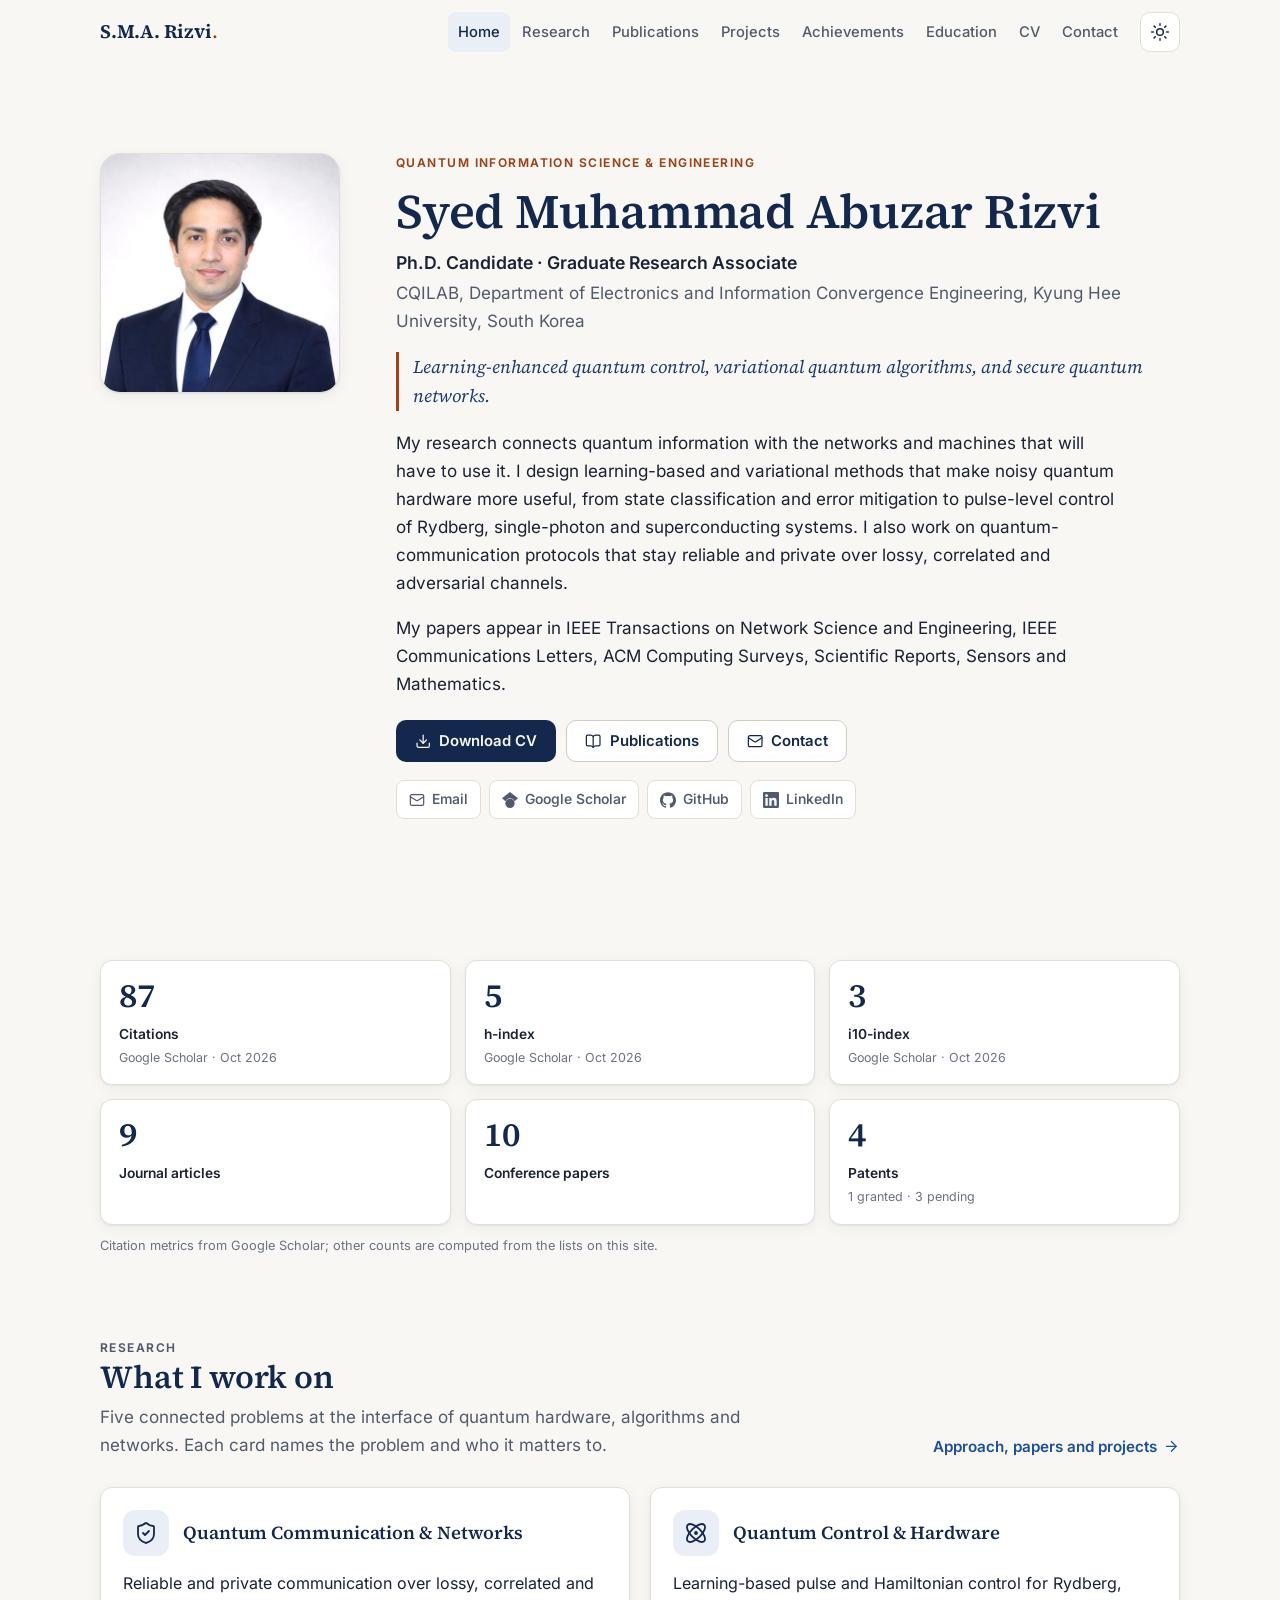
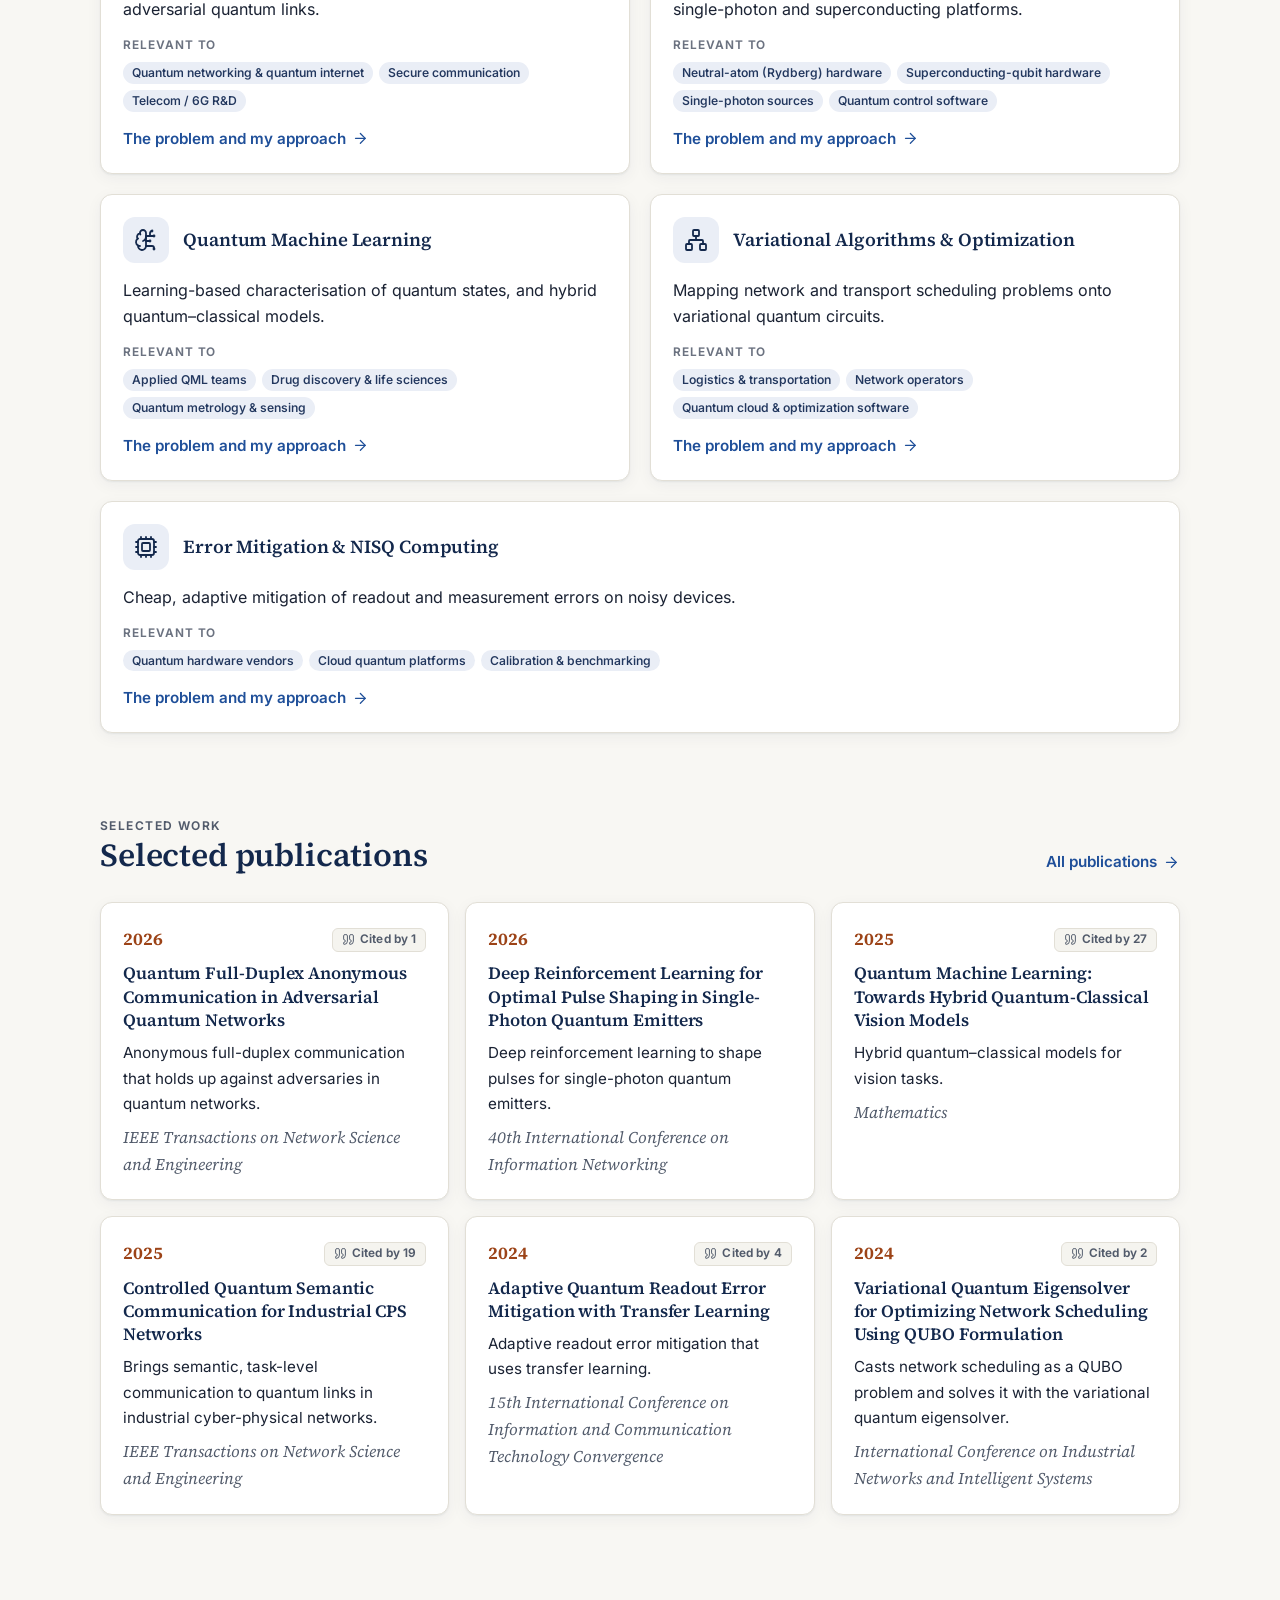
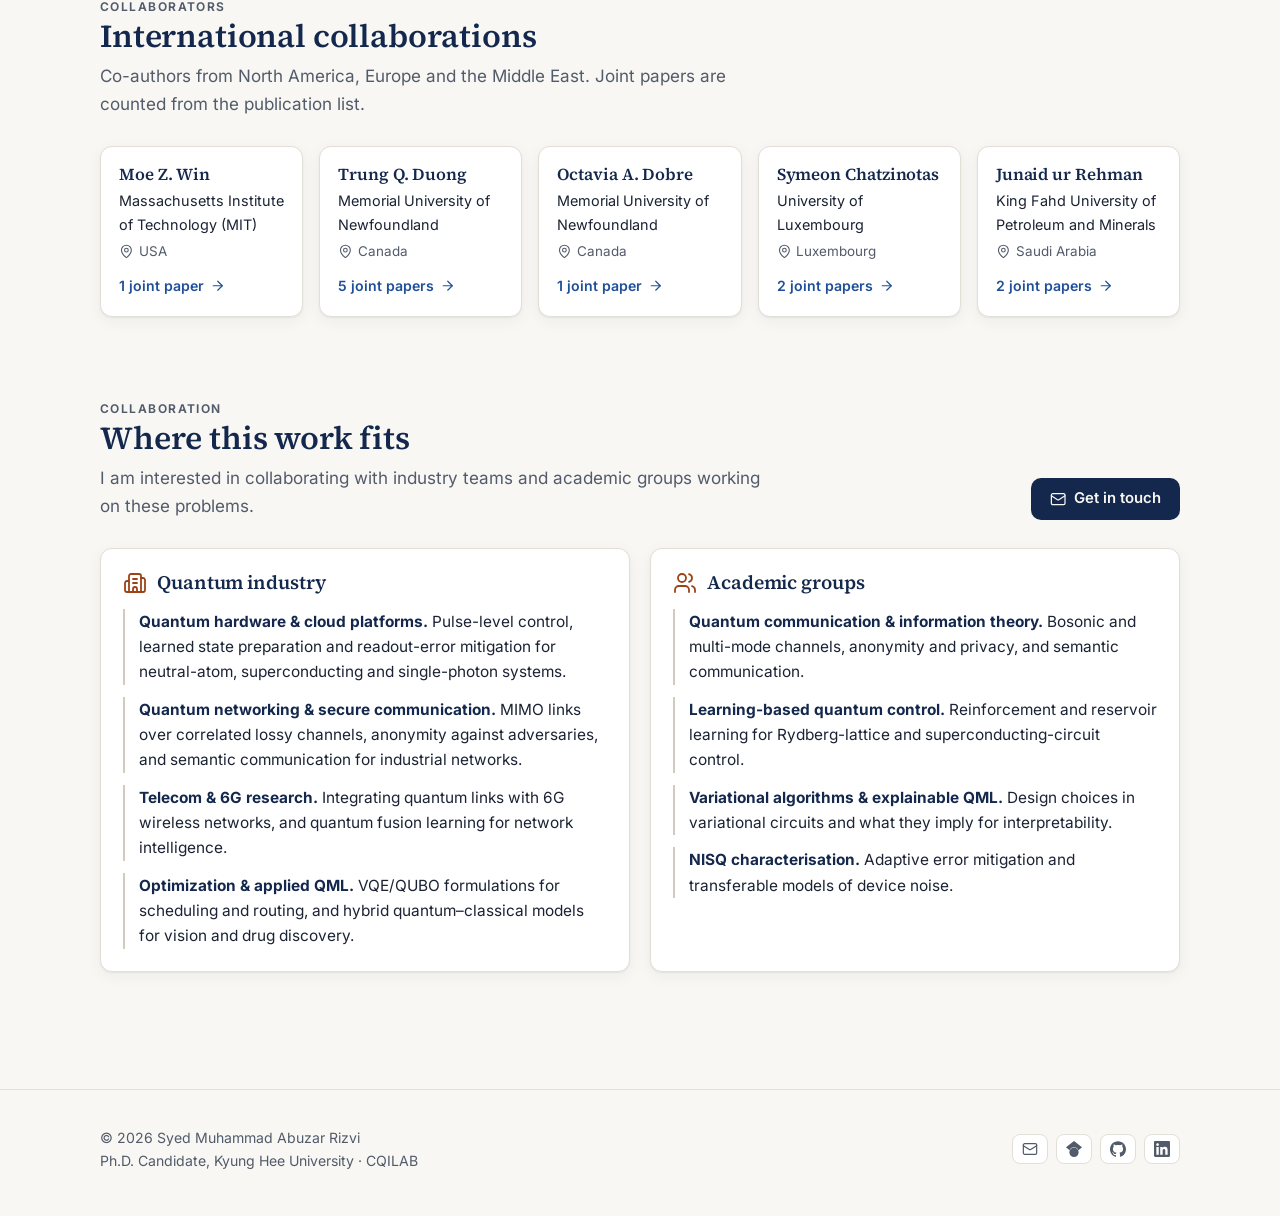
==== commit c4edeb28: "Remove the quantum background feature Deletes js/background.js, its script tags, the header pause bu" ====
--- a/index.html
+++ b/index.html
@@ -26,14 +26,13 @@
   <link rel="apple-touch-icon" href="assets/images/apple-touch-icon.png">
   <link rel="preload" href="assets/fonts/inter-var-latin.woff2" as="font" type="font/woff2" crossorigin>
   <link rel="preload" href="assets/fonts/source-serif-4-var-latin.woff2" as="font" type="font/woff2" crossorigin>
-  <link rel="stylesheet" href="css/style.css?v=20261103">
+  <link rel="stylesheet" href="css/style.css?v=20261104">
   <script>try{var t=localStorage.getItem("theme");if(t==="light"||t==="dark")document.documentElement.setAttribute("data-theme",t)}catch(e){}</script>
   <script type="application/ld+json">{"@context": "https://schema.org", "@type": "Person", "name": "Syed Muhammad Abuzar Rizvi", "alternateName": "S.M.A. Rizvi", "jobTitle": "Ph.D. Candidate and Graduate Research Associate", "url": "https://smabuzarrizvi.github.io/", "image": "https://smabuzarrizvi.github.io/assets/images/portrait.jpg", "email": "mailto:smabuzarrizvi@khu.ac.kr", "affiliation": {"@type": "CollegeOrUniversity", "name": "Kyung Hee University", "department": {"@type": "Organization", "name": "Department of Electronics and Information Convergence Engineering"}}, "alumniOf": [{"@type": "CollegeOrUniversity", "name": "National University of Sciences and Technology (NUST)"}], "knowsAbout": ["Quantum computing", "Quantum machine learning", "Hybrid quantum-classical algorithms", "Quantum communication", "Variational quantum algorithms", "Quantum error mitigation", "Quantum control"], "sameAs": ["https://scholar.google.com/citations?user=A_in-QMAAAAJ", "https://www.linkedin.com/in/smabuzarrizvi/", "https://github.com/smabuzarrizvi"]}</script>
-  <script src="js/main.js?v=20261103" defer></script>
-  <script src="js/background.js?v=20261103" defer></script>
-  <script src="js/publications.js?v=20261103" defer></script>
-  <script src="js/analytics.js?v=20261103" defer></script>
-  <script src="js/github.js?v=20261103" defer></script>
+  <script src="js/main.js?v=20261104" defer></script>
+  <script src="js/publications.js?v=20261104" defer></script>
+  <script src="js/analytics.js?v=20261104" defer></script>
+  <script src="js/github.js?v=20261104" defer></script>
 </head>
 <body data-page="home">
   <a class="skip-link" href="#main">Skip to content</a>
--- a/css/style.css
+++ b/css/style.css
@@ -209,7 +209,7 @@
 :root[data-theme="dark"] .theme-toggle .icon-moon { display: block; }
 .nav-toggle { display: none; }
 
-@media (max-width: 1180px) {
+@media (max-width: 1080px) {
   .nav-toggle { display: inline-grid; }
   .site-nav { order: 3; }
   .nav-menu {
@@ -232,7 +232,7 @@
 main { display: block; }
 .section { padding: clamp(48px, 6vw, 80px) 0; }
 .section + .section { padding-top: 0; }
-.section-alt { background: color-mix(in srgb, var(--bg-alt) 72%, transparent); border-top: 1px solid var(--border); border-bottom: 1px solid var(--border); }
+.section-alt { background: var(--bg-alt); border-top: 1px solid var(--border); border-bottom: 1px solid var(--border); }
 .section-alt + .section { padding-top: clamp(48px, 6vw, 80px); }
 .section-head { display: flex; align-items: end; justify-content: space-between; gap: 16px; flex-wrap: wrap; margin-bottom: 28px; }
 .section-head h2 { margin: 0; }
@@ -727,10 +727,3 @@
 @media (min-width: 1000px) { .people-list { grid-template-columns: repeat(5, minmax(0, 1fr)); } }
 @media (max-width: 560px) { .edu-logo { width: 160px; height: 108px; } }
 
-/* ---------- Quantum background canvas (js/background.js) ---------- */
-.bg-canvas { position: fixed; inset: 0; width: 100%; height: 100%; z-index: 0; pointer-events: none; }
-main, .site-footer { position: relative; z-index: 1; }
-.bg-toggle.off { color: var(--text-faint); }
-.bg-toggle.off .icon { opacity: .55; }
-.nav-wrap { gap: 8px; }
-@media print { .bg-canvas, .bg-toggle { display: none !important; } }
